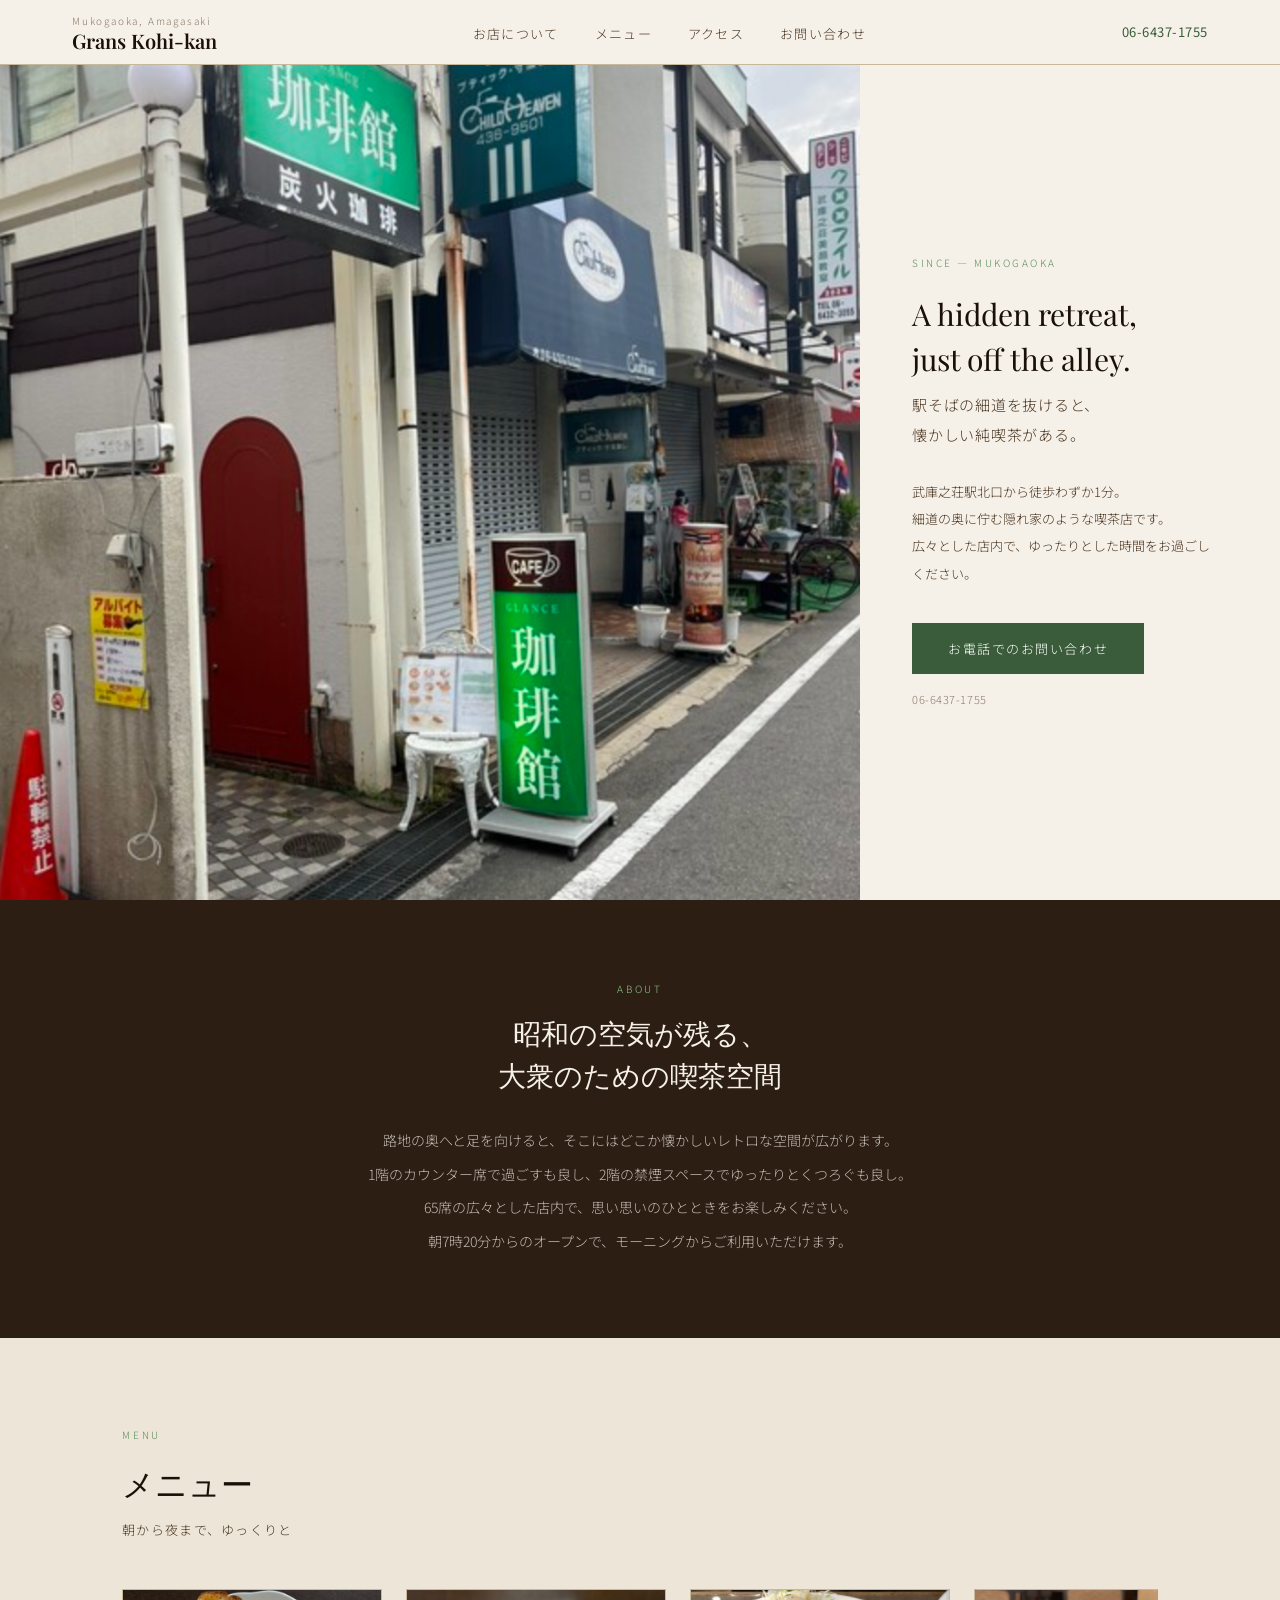
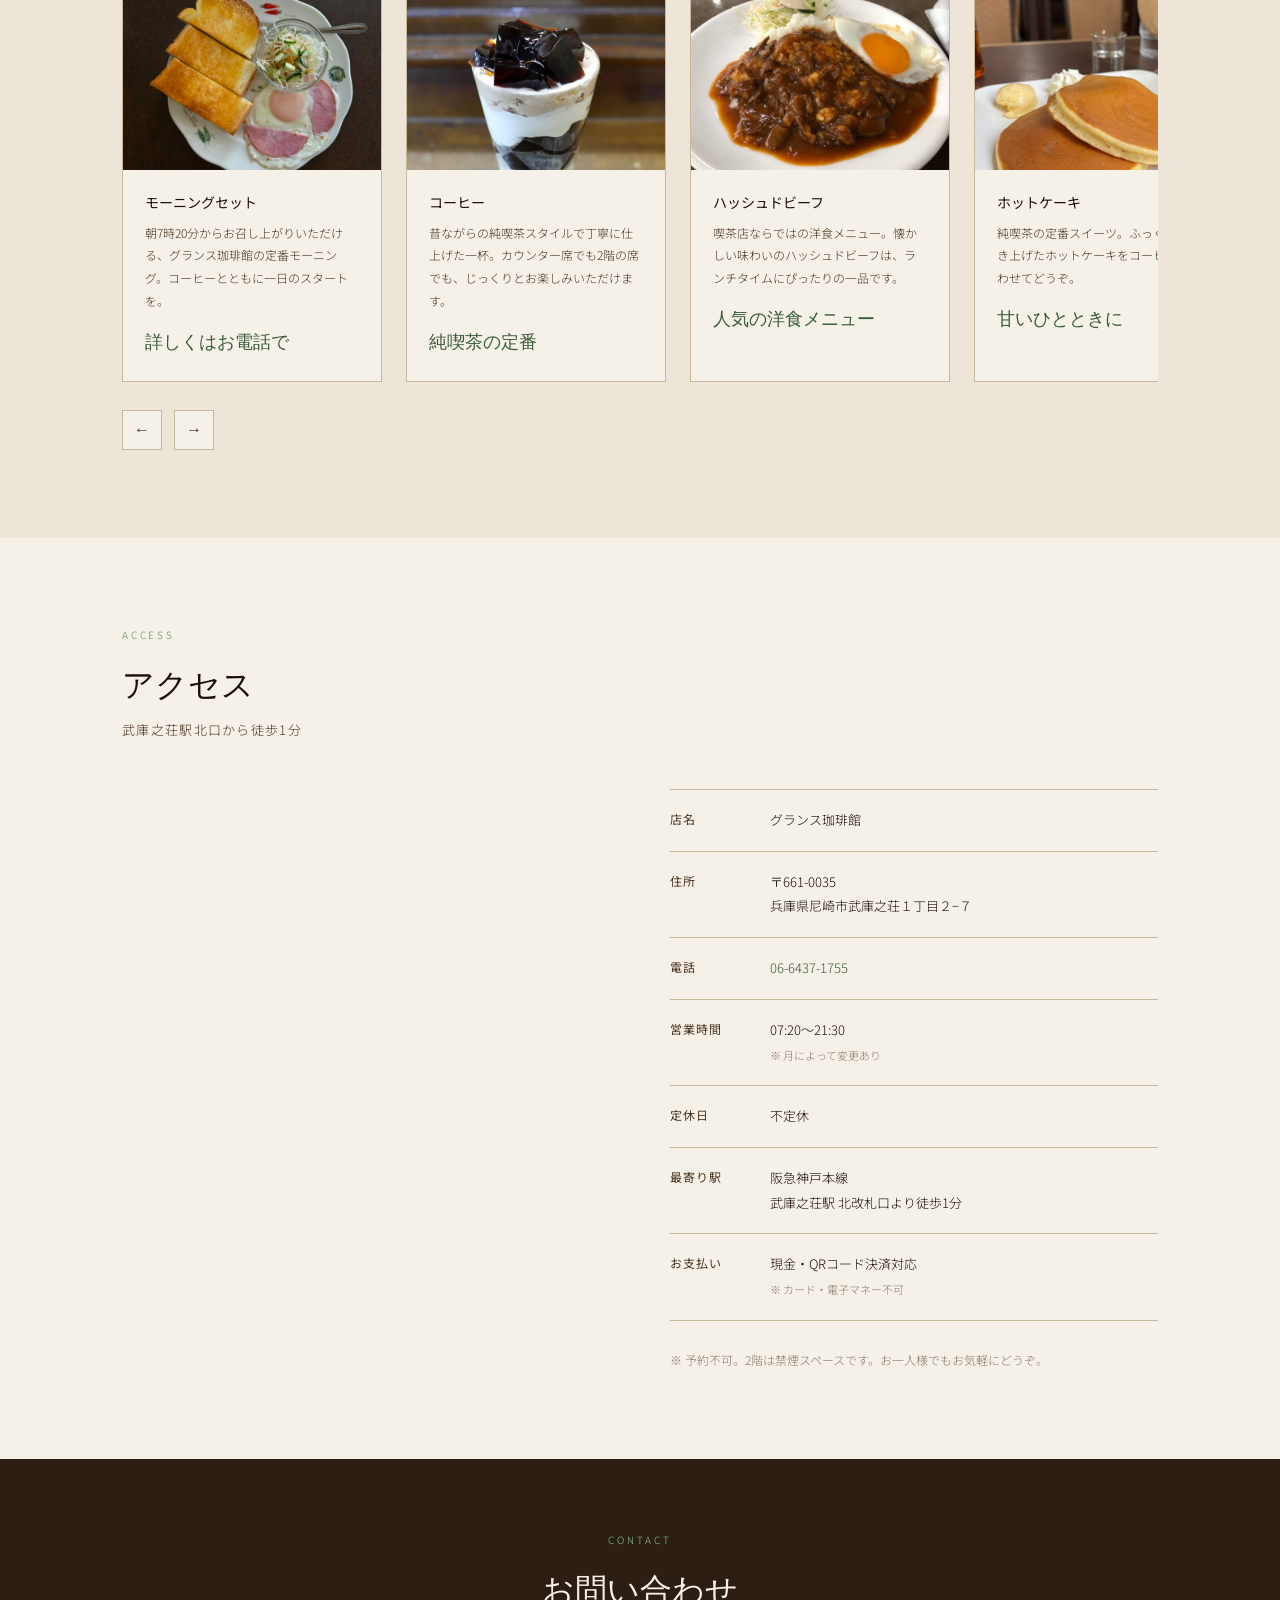
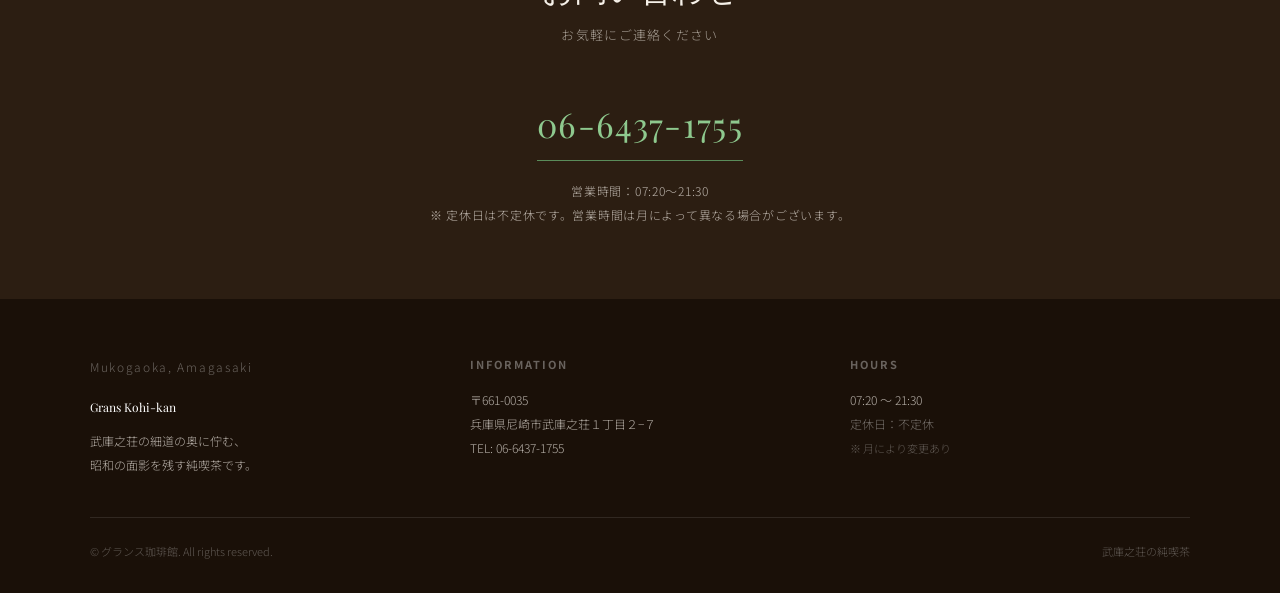
==== index.html @ eba80c9b "グランス珈琲館 配色変更 — ベージュ・ダークブラウン・黒・緑に統一 Co-Authored-By: Claude Sonnet 4.6 <noreply@anthropic.com>" ====
<!DOCTYPE html>
<html lang="ja">
<head>
  <meta charset="UTF-8">
  <meta name="viewport" content="width=device-width, initial-scale=1.0">
  <title>グランス珈琲館 | 武庫之荘の純喫茶</title>
  <link rel="preconnect" href="https://fonts.googleapis.com">
  <link rel="preconnect" href="https://fonts.gstatic.com" crossorigin>
  <link href="https://fonts.googleapis.com/css2?family=Noto+Sans+JP:wght@300;400;500&family=Playfair+Display:ital,wght@0,400;0,600;1,400&display=swap" rel="stylesheet">
  <style>
    *, *::before, *::after { box-sizing: border-box; margin: 0; padding: 0; }

    :root {
      --bg: #f5f0e8;
      --bg-soft: #ede6d8;
      --bg-warm: #2c1e12;
      --accent: #3a5c3a;
      --accent-light: #5a8c5a;
      --text: #1a1008;
      --text-mid: #4a3520;
      --text-light: #8a7a6a;
      --border: #c8b89a;
    }

    html { scroll-behavior: smooth; }

    body {
      font-family: 'Noto Sans JP', sans-serif;
      font-weight: 300;
      color: var(--text);
      background: var(--bg);
      line-height: 1.8;
    }

    /* ─── HEADER ─── */
    .header {
      position: fixed;
      top: 0; left: 0; right: 0;
      z-index: 100;
      background: rgba(245,240,232,0.97);
      border-bottom: 1px solid var(--border);
      backdrop-filter: blur(4px);
    }
    .nav { max-width: 1200px; margin: 0 auto; padding: 0 32px; display: flex; align-items: center; height: 64px; }
    .logo { flex: 0 0 auto; text-decoration: none; color: var(--text); }
    .logo-sub { display: block; font-size: 10px; letter-spacing: 0.18em; color: var(--text-light); font-weight: 300; }
    .logo-name { display: block; font-family: 'Playfair Display', serif; font-size: 20px; font-weight: 600; line-height: 1.1; }
    .nav-menu { flex: 1; display: flex; justify-content: center; gap: 36px; list-style: none; }
    .nav-menu a { text-decoration: none; color: var(--text-mid); font-size: 13px; letter-spacing: 0.1em; transition: color 0.2s; }
    .nav-menu a:hover { color: var(--accent); }
    .header-phone { font-size: 13px; color: var(--accent); letter-spacing: 0.04em; text-decoration: none; font-weight: 400; }
    .hamburger { display: none; flex-direction: column; gap: 5px; cursor: pointer; padding: 4px; }
    .hamburger span { display: block; width: 22px; height: 1.5px; background: var(--text); }

    /* ─── MAIN VISUAL ─── */
    .main-content {
      margin-top: 64px;
      display: flex;
      height: calc(100vh - 64px);
      min-height: 520px;
    }
    .main-left { flex: 1; position: relative; overflow: hidden; background: #2c1e12; }
    .store-slideshow { width: 100%; height: 100%; position: relative; }
    .store-photo {
      position: absolute; inset: 0;
      width: 100%; height: 100%;
      object-fit: cover;
      opacity: 0;
      transition: opacity 1.2s ease;
    }
    .store-photo.active { opacity: 1; }
    .slide-placeholder {
      position: absolute; inset: 0;
      display: flex; align-items: center; justify-content: center;
      flex-direction: column; gap: 12px;
      background: linear-gradient(135deg, #2c1e12 0%, #3a5c3a 100%);
    }
    .slide-placeholder span { font-size: 48px; opacity: 0.4; }
    .slide-placeholder p { font-size: 12px; color: rgba(80,60,40,0.5); letter-spacing: 0.1em; }
    .slide-dots { position: absolute; bottom: 24px; left: 50%; transform: translateX(-50%); display: flex; gap: 8px; }
    .dot { width: 7px; height: 7px; border-radius: 50%; background: rgba(255,255,255,0.5); cursor: pointer; transition: background 0.3s; }
    .dot.active { background: #ffffff; }

    .main-right {
      flex: 0 0 420px;
      display: flex; flex-direction: column; justify-content: center; align-items: flex-start;
      padding: 60px 52px;
      background: var(--bg);
    }
    .main-label { font-size: 10px; letter-spacing: 0.25em; color: var(--accent-light); text-transform: uppercase; margin-bottom: 20px; }
    .main-heading { font-family: 'Playfair Display', serif; font-size: 30px; font-weight: 400; line-height: 1.5; color: var(--text); margin-bottom: 8px; }
    .main-heading-jp { font-family: 'Noto Sans JP', sans-serif; font-size: 15px; font-weight: 300; color: var(--text-mid); letter-spacing: 0.05em; line-height: 2; margin-bottom: 28px; }
    .main-description { font-size: 13px; color: var(--text-mid); line-height: 2.1; margin-bottom: 36px; max-width: 300px; }
    .cta-button {
      display: inline-block; padding: 14px 36px;
      background: var(--accent); color: #fff;
      text-decoration: none; font-size: 13px;
      letter-spacing: 0.12em; transition: background 0.2s, transform 0.2s;
    }
    .cta-button:hover { background: #2a4a2a; transform: translateY(-1px); }
    .cta-sub { margin-top: 16px; font-size: 11px; color: var(--text-light); letter-spacing: 0.05em; }

    /* ─── CONCEPT ─── */
    .concept-section { background: var(--bg-warm); padding: 80px 0; }
    .concept-inner { max-width: 760px; margin: 0 auto; padding: 0 32px; text-align: center; }
    .concept-label { font-size: 10px; letter-spacing: 0.28em; color: #8ec98e; text-transform: uppercase; margin-bottom: 14px; }
    .concept-title { font-family: 'Playfair Display', serif; font-size: 28px; font-weight: 400; margin-bottom: 28px; line-height: 1.5; color: #f5f0e8; }
    .concept-text { font-size: 14px; color: rgba(245,240,232,0.75); line-height: 2.4; }

    /* ─── SECTION COMMON ─── */
    section { padding: 88px 0; }
    .section-inner { max-width: 1100px; margin: 0 auto; padding: 0 32px; }
    .section-label { font-size: 10px; letter-spacing: 0.28em; color: var(--accent-light); text-transform: uppercase; margin-bottom: 10px; }
    .section-title { font-family: 'Playfair Display', serif; font-size: 32px; font-weight: 400; margin-bottom: 6px; }
    .section-title-jp { font-size: 13px; color: var(--text-mid); letter-spacing: 0.1em; margin-bottom: 48px; }

    /* ─── MENU ─── */
    .menu-section { background: var(--bg-soft); }
    .carousel-wrapper { overflow: hidden; }
    .carousel-track { display: flex; gap: 24px; transition: transform 0.5s ease; }
    .menu-card { flex: 0 0 260px; background: var(--bg); border: 1px solid var(--border); }
    .menu-card-img {
      width: 100%; height: 180px; object-fit: cover;
      background: var(--bg-warm);
      display: flex; align-items: center; justify-content: center;
      color: var(--text-light); font-size: 11px;
    }
    .menu-card-body { padding: 20px 22px 24px; }
    .menu-card-name { font-size: 14px; font-weight: 400; margin-bottom: 6px; }
    .menu-card-desc { font-size: 12px; color: var(--text-mid); line-height: 1.9; margin-bottom: 12px; }
    .menu-card-price { font-family: 'Playfair Display', serif; font-size: 18px; color: var(--accent); }
    .carousel-nav { display: flex; gap: 12px; margin-top: 28px; }
    .carousel-btn { width: 40px; height: 40px; border: 1px solid var(--border); background: var(--bg); cursor: pointer; display: flex; align-items: center; justify-content: center; font-size: 16px; color: var(--text-mid); transition: all 0.2s; }
    .carousel-btn:hover { border-color: var(--accent); color: var(--accent); }

    /* ─── LOCATION ─── */
    .location-section { background: var(--bg); }
    .location-content { display: grid; grid-template-columns: 1fr 1fr; gap: 60px; align-items: start; }
    .detail-item { display: flex; padding: 18px 0; border-bottom: 1px solid var(--border); }
    .detail-item:first-child { border-top: 1px solid var(--border); }
    .detail-item strong { flex: 0 0 100px; font-size: 12px; font-weight: 400; letter-spacing: 0.08em; color: var(--text-mid); }
    .detail-item p { font-size: 13px; line-height: 1.9; color: var(--text); }
    .location-note { margin-top: 28px; font-size: 12px; color: var(--text-light); line-height: 1.9; }

    /* ─── CONTACT ─── */
    .contact-section { background: var(--bg-warm); text-align: center; padding: 72px 32px; }
    .contact-section .section-label { color: #8ec98e; }
    .contact-section .section-title { color: #f5f0e8; }
    .contact-section .section-title-jp { color: rgba(245,240,232,0.6); }
    .contact-phone {
      display: inline-block; font-family: 'Playfair Display', serif; font-size: 34px;
      color: #8ec98e; text-decoration: none; letter-spacing: 0.04em;
      border-bottom: 1px solid #5a8c5a; padding-bottom: 4px;
    }
    .contact-hours { margin-top: 18px; font-size: 12px; color: rgba(245,240,232,0.7); letter-spacing: 0.06em; line-height: 2; }

    /* ─── FOOTER ─── */
    .footer { background: #1a1008; color: rgba(245,240,232,0.7); padding: 56px 32px 32px; }
    .footer-content { max-width: 1100px; margin: 0 auto; display: grid; grid-template-columns: 1fr 1fr 1fr; gap: 40px; padding-bottom: 40px; border-bottom: 1px solid rgba(255,255,255,0.1); }
    .footer-logo-name { font-family: 'Playfair Display', serif; font-size: 20px; color: #fff; margin-bottom: 10px; }
    .footer-logo-sub { font-size: 11px; letter-spacing: 0.14em; color: rgba(255,255,255,0.35); margin-bottom: 16px; }
    .footer-section h4 { font-size: 11px; letter-spacing: 0.18em; color: rgba(255,255,255,0.35); margin-bottom: 14px; text-transform: uppercase; }
    .footer-section p, .footer-section address { font-size: 12px; line-height: 2; font-style: normal; }
    .footer-bottom { max-width: 1100px; margin: 0 auto; padding-top: 24px; display: flex; justify-content: space-between; font-size: 11px; color: rgba(255,255,255,0.3); }

    /* ─── RESPONSIVE ─── */
    @media (max-width: 900px) {
      .main-content { flex-direction: column; height: auto; }
      .main-left { height: 54vw; min-height: 280px; }
      .main-right { flex: none; padding: 48px 28px; }
      .location-content { grid-template-columns: 1fr; gap: 32px; }
      .footer-content { grid-template-columns: 1fr; gap: 28px; }
      .nav-menu { display: none; }
      .hamburger { display: flex; }
    }
    @media (max-width: 600px) {
      .main-right { padding: 36px 20px; }
      .main-heading { font-size: 24px; }
      .section-inner { padding: 0 20px; }
      .concept-inner { padding: 0 20px; }
      .menu-card { flex: 0 0 220px; }
    }
  </style>
</head>
<body>

  <!-- HEADER -->
  <header class="header">
    <nav class="nav">
      <a href="#" class="logo">
        <span class="logo-sub">Mukogaoka, Amagasaki</span>
        <span class="logo-name">Grans Kohi-kan</span>
      </a>
      <ul class="nav-menu">
        <li><a href="#concept">お店について</a></li>
        <li><a href="#menu">メニュー</a></li>
        <li><a href="#location">アクセス</a></li>
        <li><a href="#contact">お問い合わせ</a></li>
      </ul>
      <a href="tel:0664371755" class="header-phone">06-6437-1755</a>
      <div class="hamburger" onclick="toggleMenu()">
        <span></span><span></span><span></span>
      </div>
    </nav>
  </header>

  <!-- MAIN VISUAL -->
  <main class="main-content">
    <div class="main-left">
      <div class="store-slideshow" id="slideshow">
        <img src="img/store1.png" alt="グランス珈琲館 外観" class="store-photo active">
        <img src="img/store2.png" alt="グランス珈琲館 店内" class="store-photo">
        <img src="img/store3.png" alt="グランス珈琲館 店内広角" class="store-photo">
        <img src="img/store4.png" alt="グランス珈琲館 店内アーチ窓" class="store-photo">
        <img src="img/store5.png" alt="グランス珈琲館 店内白壁" class="store-photo">
        <div class="slide-dots" id="slideDots"></div>
      </div>
    </div>
    <div class="main-right">
      <p class="main-label">Since — Mukogaoka</p>
      <h1 class="main-heading">A hidden retreat,<br>just off the alley.</h1>
      <p class="main-heading-jp">駅そばの細道を抜けると、<br>懐かしい純喫茶がある。</p>
      <p class="main-description">
        武庫之荘駅北口から徒歩わずか1分。<br>
        細道の奥に佇む隠れ家のような喫茶店です。<br>
        広々とした店内で、ゆったりとした時間をお過ごしください。
      </p>
      <a href="tel:0664371755" class="cta-button">お電話でのお問い合わせ</a>
      <p class="cta-sub">06-6437-1755</p>
    </div>
  </main>

  <!-- CONCEPT SECTION -->
  <section id="concept" class="concept-section">
    <div class="concept-inner">
      <p class="concept-label">About</p>
      <h2 class="concept-title">昭和の空気が残る、<br>大衆のための喫茶空間</h2>
      <p class="concept-text">
        路地の奥へと足を向けると、そこにはどこか懐かしいレトロな空間が広がります。<br>
        1階のカウンター席で過ごすも良し、2階の禁煙スペースでゆったりとくつろぐも良し。<br>
        65席の広々とした店内で、思い思いのひとときをお楽しみください。<br>
        朝7時20分からのオープンで、モーニングからご利用いただけます。
      </p>
    </div>
  </section>

  <!-- MENU SECTION -->
  <section id="menu" class="menu-section">
    <div class="section-inner">
      <p class="section-label">Menu</p>
      <h2 class="section-title">メニュー</h2>
      <p class="section-title-jp">朝から夜まで、ゆっくりと</p>
      <div class="carousel-wrapper">
        <div class="carousel-track" id="carouselTrack">

          <div class="menu-card">
            <div class="menu-card-img" style="padding:0;">
              <img src="img/menu-morning.png" alt="モーニングセット" style="width:100%;height:100%;object-fit:cover;">
            </div>
            <div class="menu-card-body">
              <p class="menu-card-name">モーニングセット</p>
              <p class="menu-card-desc">朝7時20分からお召し上がりいただける、グランス珈琲館の定番モーニング。コーヒーとともに一日のスタートを。</p>
              <p class="menu-card-price">詳しくはお電話で</p>
            </div>
          </div>

          <div class="menu-card">
            <div class="menu-card-img" style="padding:0;">
              <img src="img/menu-coffee.png" alt="コーヒーゼリー" style="width:100%;height:100%;object-fit:cover;">
            </div>
            <div class="menu-card-body">
              <p class="menu-card-name">コーヒー</p>
              <p class="menu-card-desc">昔ながらの純喫茶スタイルで丁寧に仕上げた一杯。カウンター席でも2階の席でも、じっくりとお楽しみいただけます。</p>
              <p class="menu-card-price">純喫茶の定番</p>
            </div>
          </div>

          <div class="menu-card">
            <div class="menu-card-img" style="padding:0;">
              <img src="img/menu-hashedbf.png" alt="ハッシュドビーフ" style="width:100%;height:100%;object-fit:cover;">
            </div>
            <div class="menu-card-body">
              <p class="menu-card-name">ハッシュドビーフ</p>
              <p class="menu-card-desc">喫茶店ならではの洋食メニュー。懐かしい味わいのハッシュドビーフは、ランチタイムにぴったりの一品です。</p>
              <p class="menu-card-price">人気の洋食メニュー</p>
            </div>
          </div>

          <div class="menu-card">
            <div class="menu-card-img" style="padding:0;">
              <img src="img/menu-hotcake.png" alt="ホットケーキ" style="width:100%;height:100%;object-fit:cover;">
            </div>
            <div class="menu-card-body">
              <p class="menu-card-name">ホットケーキ</p>
              <p class="menu-card-desc">純喫茶の定番スイーツ。ふっくらと焼き上げたホットケーキをコーヒーとあわせてどうぞ。</p>
              <p class="menu-card-price">甘いひとときに</p>
            </div>
          </div>

          <div class="menu-card">
            <div class="menu-card-img" style="padding:0;">
              <img src="img/menu-omuraisu.png" alt="オムライス" style="width:100%;height:100%;object-fit:cover;">
            </div>
            <div class="menu-card-body">
              <p class="menu-card-name">オムライス</p>
              <p class="menu-card-desc">ふわとろの卵に包まれた昔ながらのオムライス。ランチタイムにぴったりの人気メニューです。</p>
              <p class="menu-card-price">人気のランチメニュー</p>
            </div>
          </div>

        </div>
      </div>
      <div class="carousel-nav">
        <button class="carousel-btn" onclick="slideCarousel(-1)">&#8592;</button>
        <button class="carousel-btn" onclick="slideCarousel(1)">&#8594;</button>
      </div>
    </div>
  </section>

  <!-- LOCATION SECTION -->
  <section id="location" class="location-section">
    <div class="section-inner">
      <p class="section-label">Access</p>
      <h2 class="section-title">アクセス</h2>
      <p class="section-title-jp">武庫之荘駅北口から徒歩1分</p>
      <div class="location-content">
        <div>
          <!-- <img src="img/location.jpg" alt="グランス珈琲館 外観" style="width:100%;display:block;margin-bottom:16px;"> -->
          <iframe
            src="https://www.google.com/maps/embed?pb=!1m18!1m12!1m3!1d3278.144296038688!2d135.39115017574656!3d34.751957772901534!2m3!1f0!2f0!3f0!3m2!1i1024!2i768!4f13.1!3m3!1m2!1s0x6000f1c2855a65eb%3A0x943d532e00374644!2z44Kw44Op44Oz44K554-I55Cy6aSoIOatpuW6q-S5i-iNmOW6lw!5e0!3m2!1sja!2sjp!4v1781006499305!5m2!1sja!2sjp"
            width="600" height="450" style="border:0;width:100%;display:block;" allowfullscreen="" loading="lazy" referrerpolicy="no-referrer-when-downgrade">
          </iframe>
        </div>
        <div class="location-info">
          <div class="detail-item">
            <strong>店名</strong>
            <p>グランス珈琲館</p>
          </div>
          <div class="detail-item">
            <strong>住所</strong>
            <p>〒661-0035<br>兵庫県尼崎市武庫之荘１丁目２−７</p>
          </div>
          <div class="detail-item">
            <strong>電話</strong>
            <p><a href="tel:0664371755" style="color:var(--accent);text-decoration:none;">06-6437-1755</a></p>
          </div>
          <div class="detail-item">
            <strong>営業時間</strong>
            <p>07:20〜21:30<br><span style="font-size:11px;color:var(--text-light);">※ 月によって変更あり</span></p>
          </div>
          <div class="detail-item">
            <strong>定休日</strong>
            <p>不定休</p>
          </div>
          <div class="detail-item">
            <strong>最寄り駅</strong>
            <p>阪急神戸本線<br>武庫之荘駅 北改札口より徒歩1分</p>
          </div>
          <div class="detail-item">
            <strong>お支払い</strong>
            <p>現金・QRコード決済対応<br><span style="font-size:11px;color:var(--text-light);">※ カード・電子マネー不可</span></p>
          </div>
          <p class="location-note">※ 予約不可。2階は禁煙スペースです。お一人様でもお気軽にどうぞ。</p>
        </div>
      </div>
    </div>
  </section>

  <!-- CONTACT SECTION -->
  <section id="contact" class="contact-section">
    <div style="max-width:600px;margin:0 auto;">
      <p class="section-label">Contact</p>
      <h2 class="section-title">お問い合わせ</h2>
      <p class="section-title-jp">お気軽にご連絡ください</p>
      <a href="tel:0664371755" class="contact-phone">06-6437-1755</a>
      <p class="contact-hours">
        営業時間：07:20〜21:30<br>
        ※ 定休日は不定休です。営業時間は月によって異なる場合がございます。
      </p>
    </div>
  </section>

  <!-- FOOTER -->
  <footer class="footer">
    <div class="footer-content">
      <div class="footer-section">
        <p class="footer-logo-sub">Mukogaoka, Amagasaki</p>
        <p class="footer-logo-name">Grans Kohi-kan</p>
        <p style="font-size:12px;line-height:2;">武庫之荘の細道の奥に佇む、<br>昭和の面影を残す純喫茶です。</p>
      </div>
      <div class="footer-section">
        <h4>Information</h4>
        <address>
          〒661-0035<br>
          兵庫県尼崎市武庫之荘１丁目２−７<br>
          TEL: 06-6437-1755
        </address>
      </div>
      <div class="footer-section">
        <h4>Hours</h4>
        <p>
          07:20 〜 21:30<br>
          <span style="color:rgba(255,255,255,0.4);">定休日：不定休</span><br>
          <span style="color:rgba(255,255,255,0.3);font-size:11px;">※ 月により変更あり</span>
        </p>
      </div>
    </div>
    <div class="footer-bottom">
      <span>© グランス珈琲館. All rights reserved.</span>
      <span>武庫之荘の純喫茶</span>
    </div>
  </footer>

  <script>
    // ─── Slideshow
    const photos = document.querySelectorAll('.store-photo');
    const dotsContainer = document.getElementById('slideDots');
    let currentSlide = 0;

    if (photos.length > 0) {
      document.getElementById('placeholder').style.display = 'none';
      photos.forEach((_, i) => {
        const dot = document.createElement('div');
        dot.className = 'dot' + (i === 0 ? ' active' : '');
        dot.onclick = () => goToSlide(i);
        dotsContainer.appendChild(dot);
      });
      setInterval(() => goToSlide((currentSlide + 1) % photos.length), 4500);
    }

    function goToSlide(n) {
      photos[currentSlide].classList.remove('active');
      dotsContainer.children[currentSlide]?.classList.remove('active');
      currentSlide = n;
      photos[currentSlide].classList.add('active');
      dotsContainer.children[currentSlide]?.classList.add('active');
    }

    // ─── Carousel
    let carouselPos = 0;
    const cardWidth = 260 + 24;

    function slideCarousel(dir) {
      const track = document.getElementById('carouselTrack');
      const cards = track.querySelectorAll('.menu-card');
      const maxPos = Math.max(0, cards.length - 3);
      carouselPos = Math.max(0, Math.min(carouselPos + dir, maxPos));
      track.style.transform = `translateX(-${carouselPos * cardWidth}px)`;
    }

    // ─── Mobile menu toggle
    function toggleMenu() {
      const menu = document.querySelector('.nav-menu');
      if (menu.style.display === 'flex') {
        menu.style.display = '';
      } else {
        Object.assign(menu.style, {
          display: 'flex', flexDirection: 'column', position: 'fixed',
          top: '64px', left: 0, right: 0, background: '#f5f0e8',
          padding: '20px 32px', gap: '0', borderBottom: '1px solid #e4dbd0'
        });
        menu.querySelectorAll('li').forEach(li => li.style.borderBottom = '1px solid #ede7de');
        menu.querySelectorAll('a').forEach(a => Object.assign(a.style, { display: 'block', padding: '14px 0' }));
      }
    }
  </script>
</body>
</html>
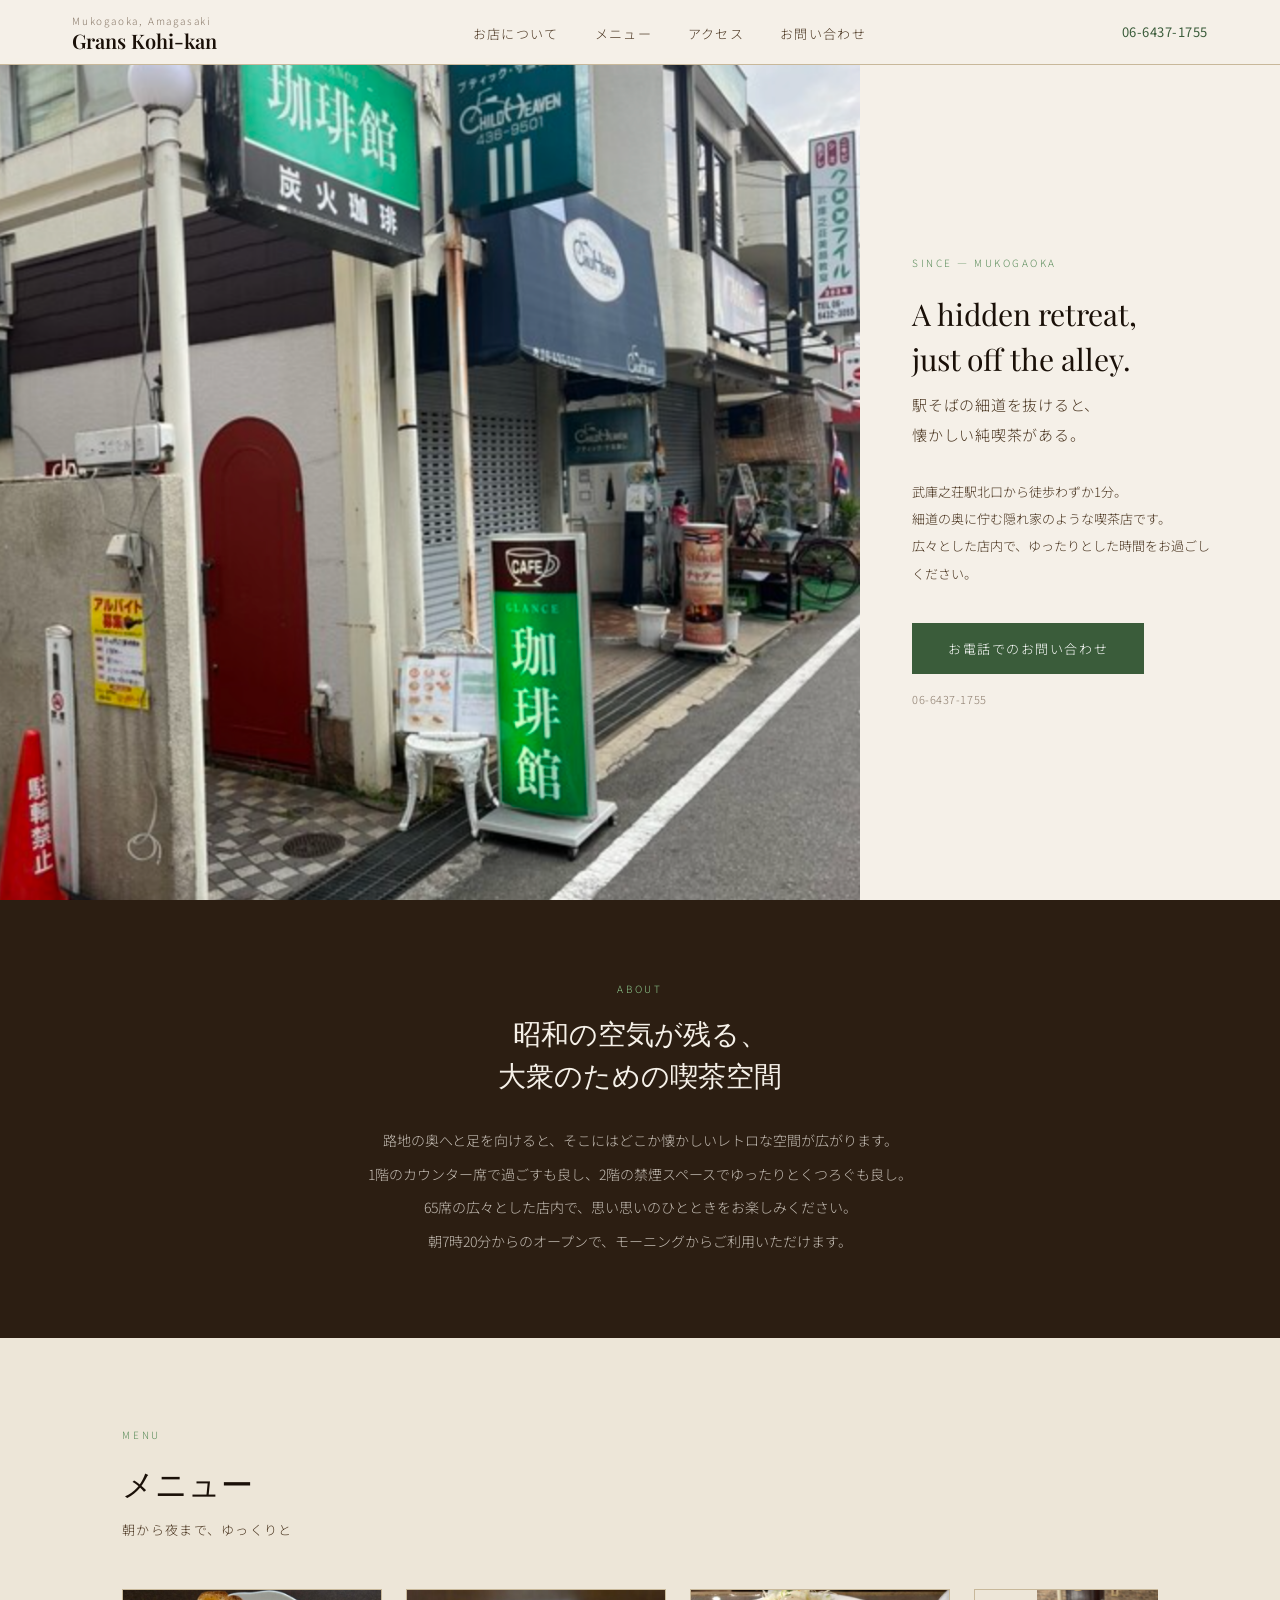
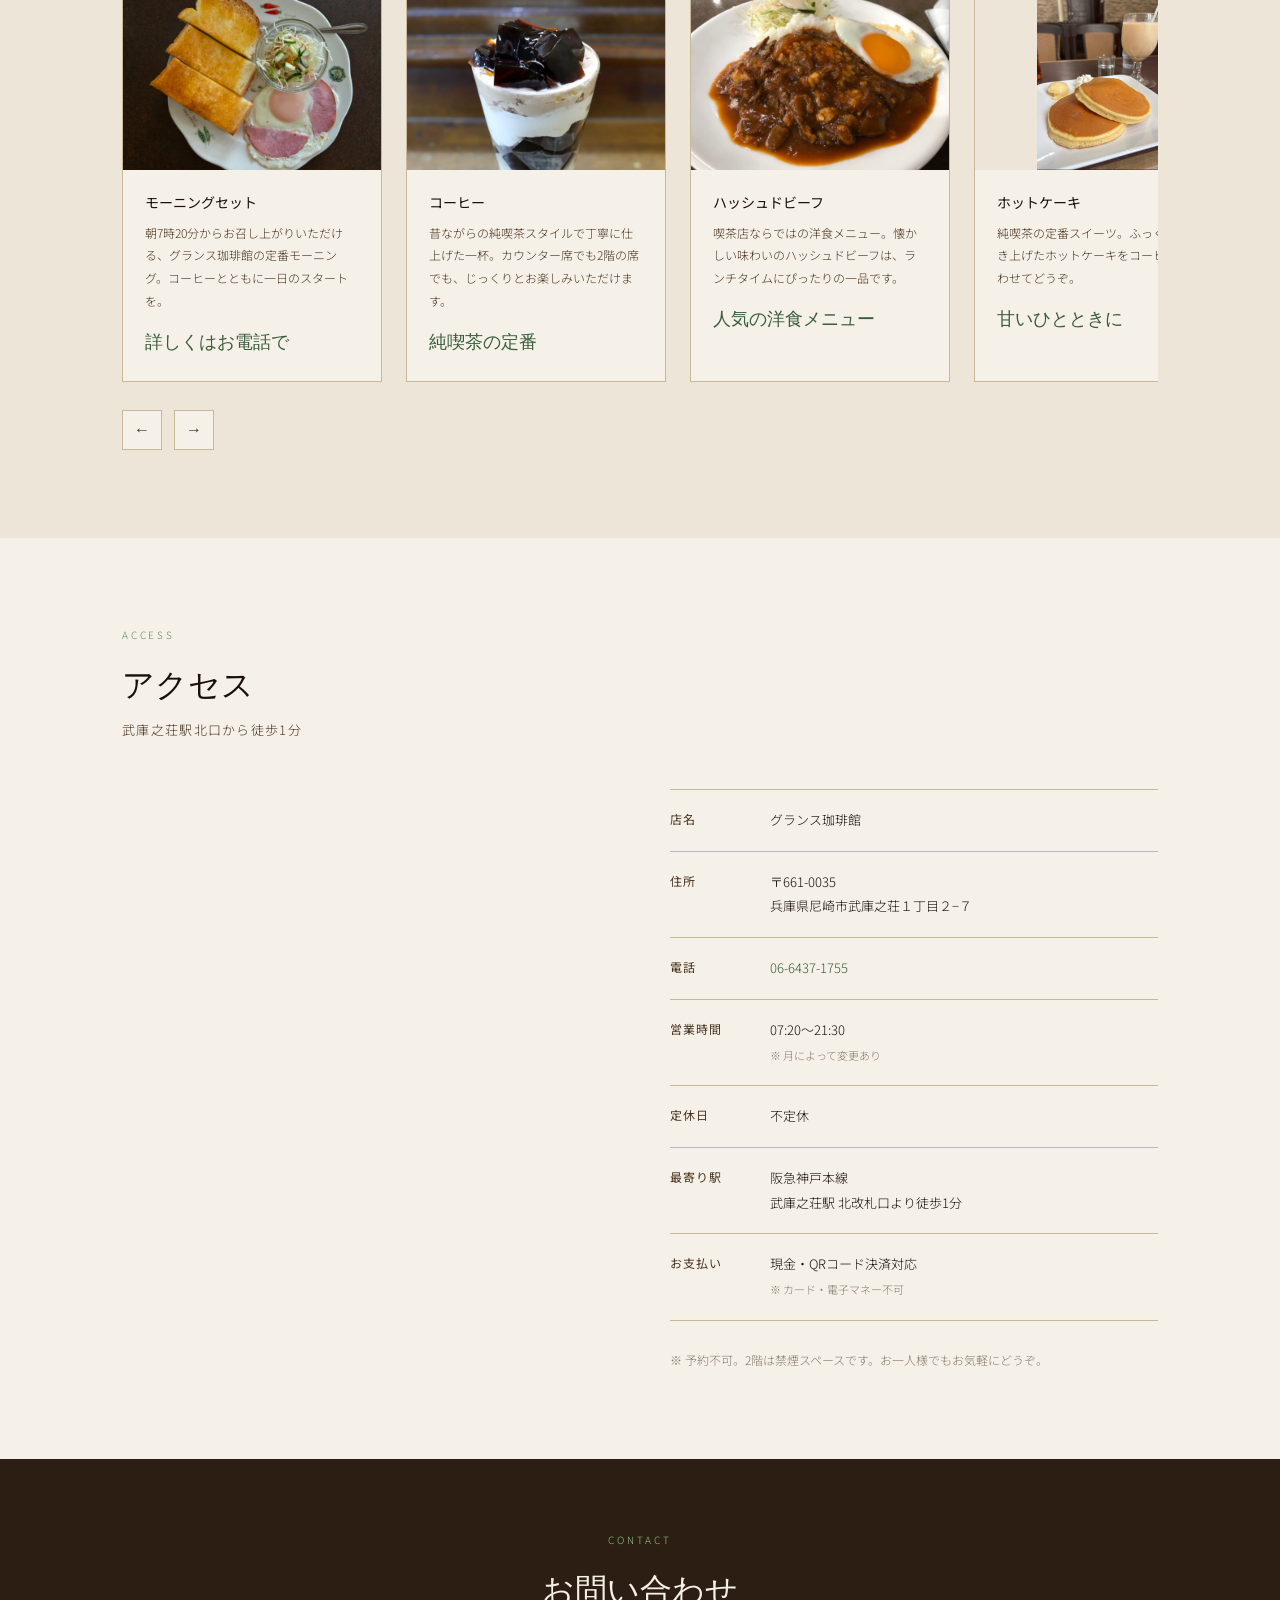
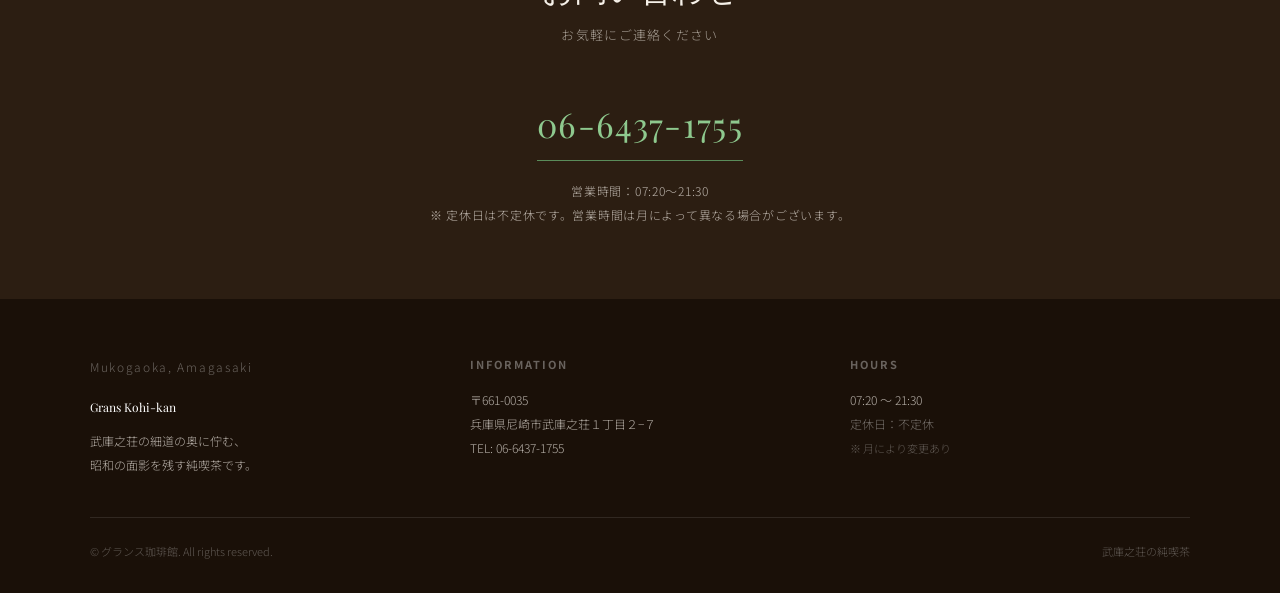
==== commit 2f03ff89: "ホットケーキ画像の見切れ修正 — object-fit: contain に変更 Co-Authored-By: Claude Sonnet 4.6 <noreply@anthropic.com>" ====
--- a/index.html
+++ b/index.html
@@ -288,7 +288,7 @@
 
           <div class="menu-card">
             <div class="menu-card-img" style="padding:0;">
-              <img src="img/menu-hotcake.png" alt="ホットケーキ" style="width:100%;height:100%;object-fit:cover;">
+              <img src="img/menu-hotcake.png" alt="ホットケーキ" style="width:100%;height:100%;object-fit:contain;background:#ede6d8;">
             </div>
             <div class="menu-card-body">
               <p class="menu-card-name">ホットケーキ</p>
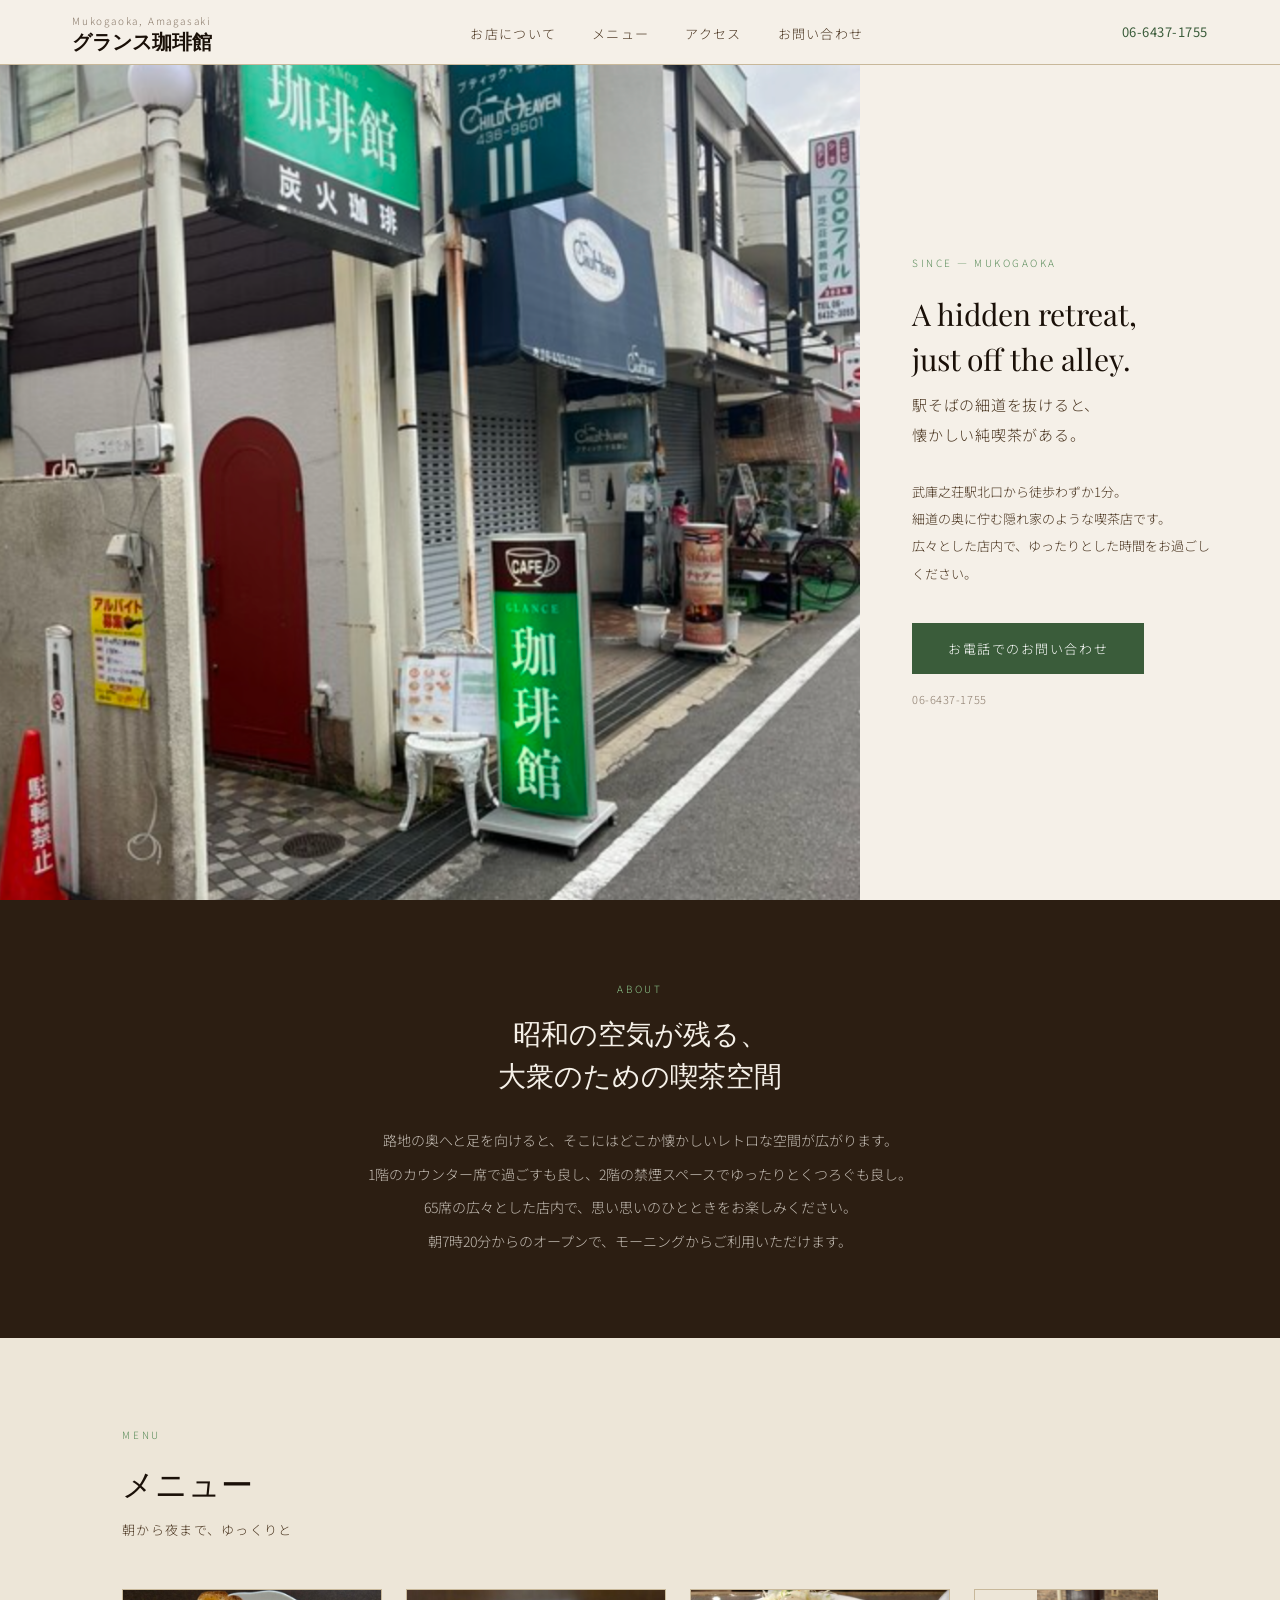
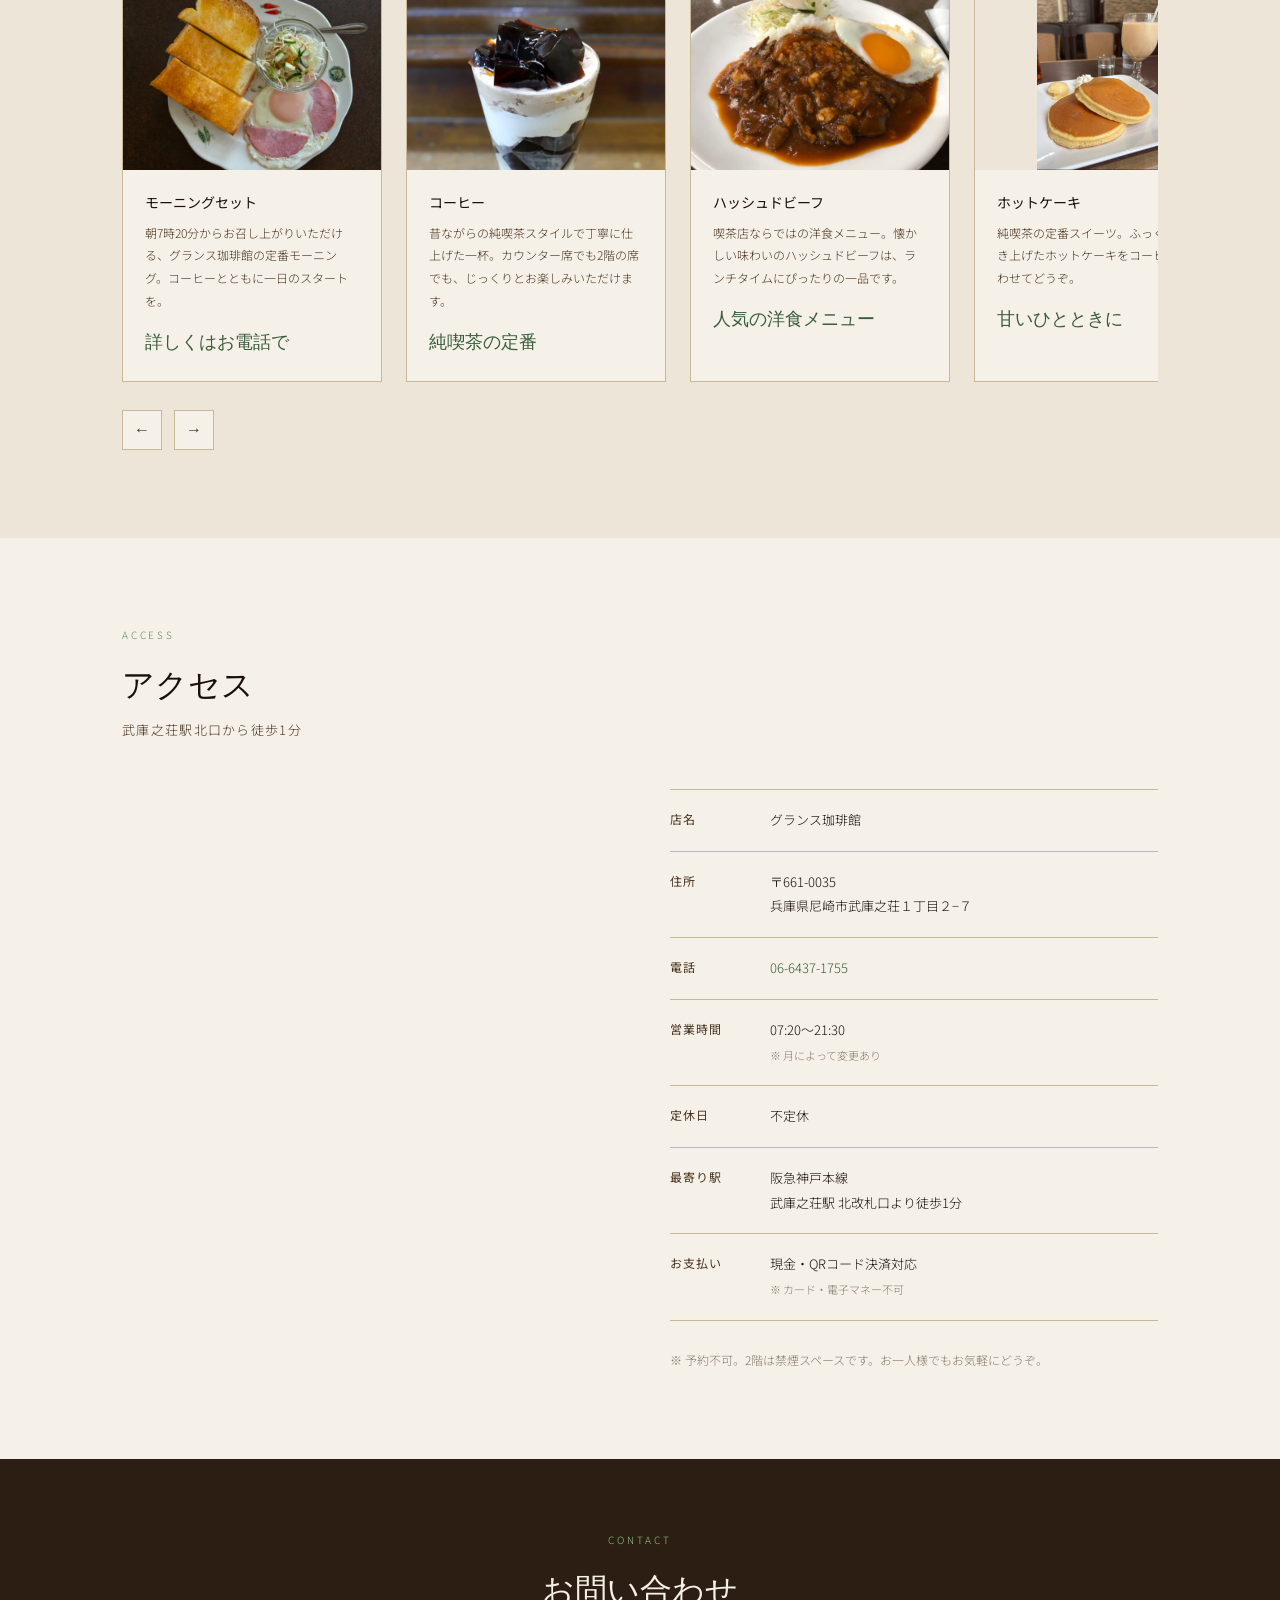
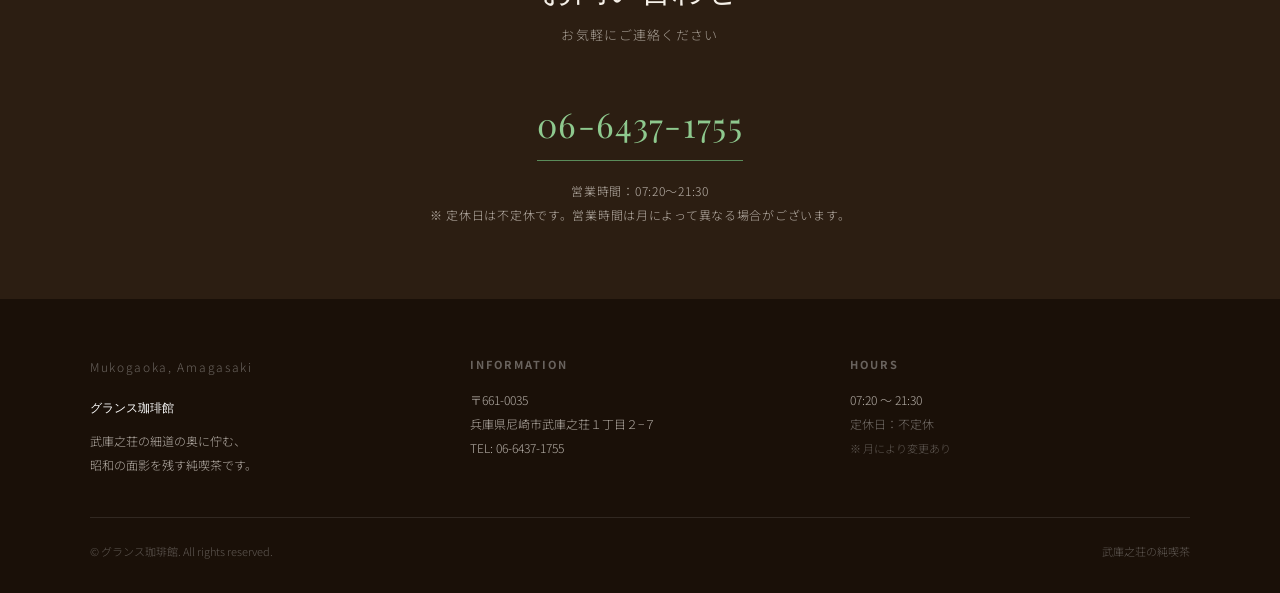
==== commit ed90f43c: "ロゴ表記を日本語に変更 — グランス珈琲館 Co-Authored-By: Claude Sonnet 4.6 <noreply@anthropic.com>" ====
--- a/index.html
+++ b/index.html
@@ -189,7 +189,7 @@
     <nav class="nav">
       <a href="#" class="logo">
         <span class="logo-sub">Mukogaoka, Amagasaki</span>
-        <span class="logo-name">Grans Kohi-kan</span>
+        <span class="logo-name">グランス珈琲館</span>
       </a>
       <ul class="nav-menu">
         <li><a href="#concept">お店について</a></li>
@@ -385,7 +385,7 @@
     <div class="footer-content">
       <div class="footer-section">
         <p class="footer-logo-sub">Mukogaoka, Amagasaki</p>
-        <p class="footer-logo-name">Grans Kohi-kan</p>
+        <p class="footer-logo-name">グランス珈琲館</p>
         <p style="font-size:12px;line-height:2;">武庫之荘の細道の奥に佇む、<br>昭和の面影を残す純喫茶です。</p>
       </div>
       <div class="footer-section">
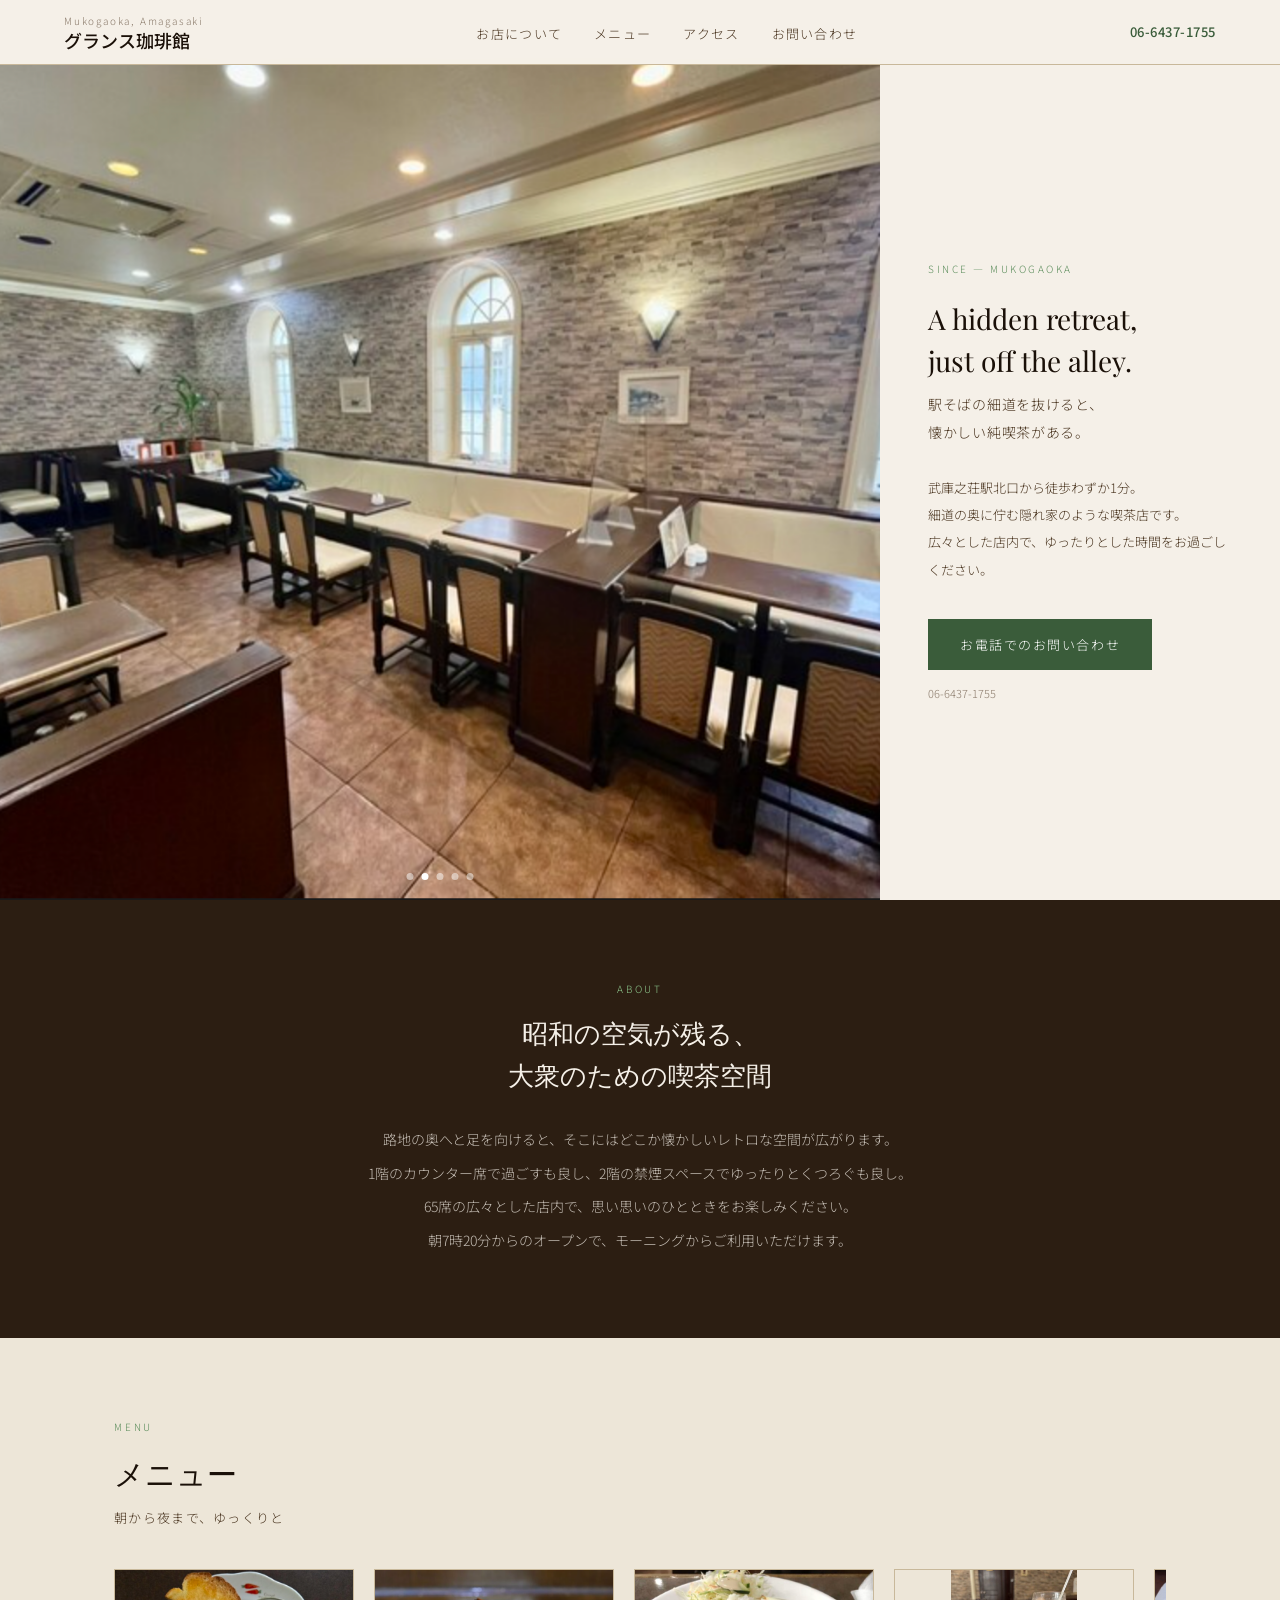
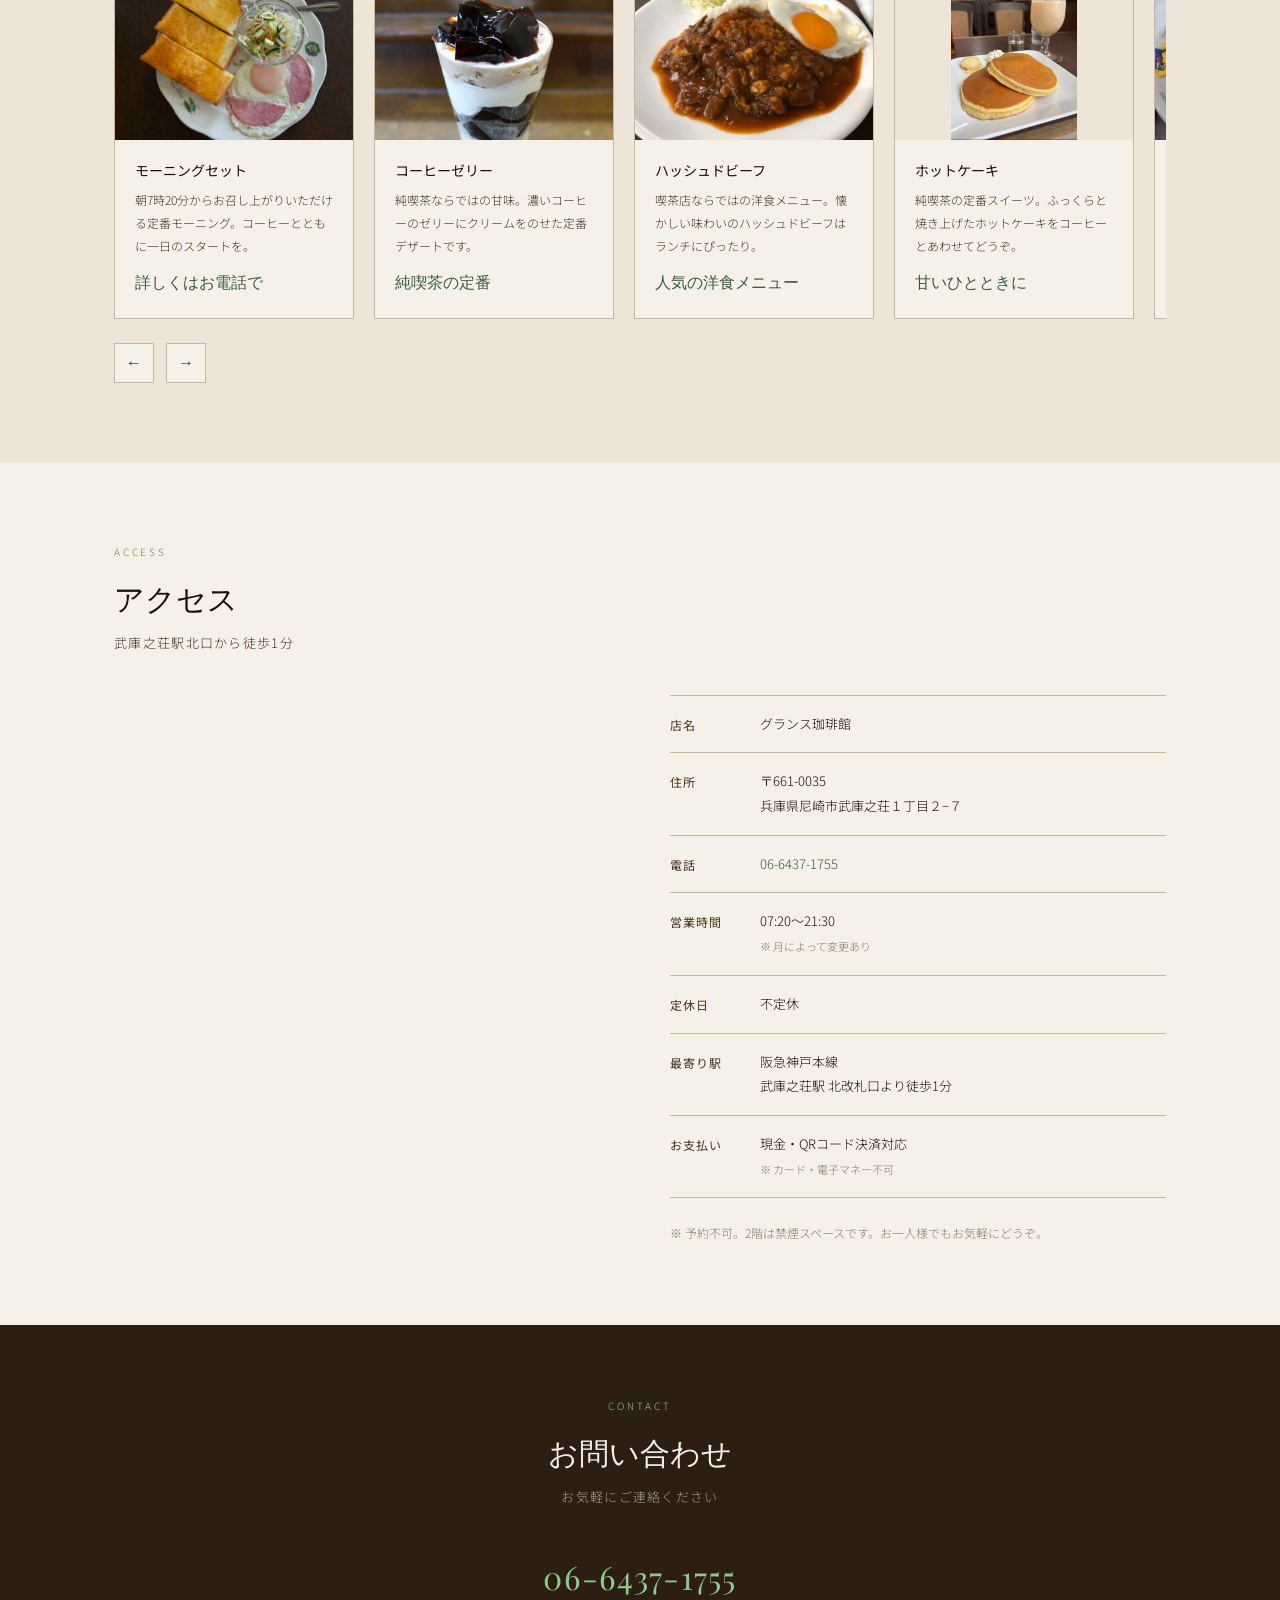
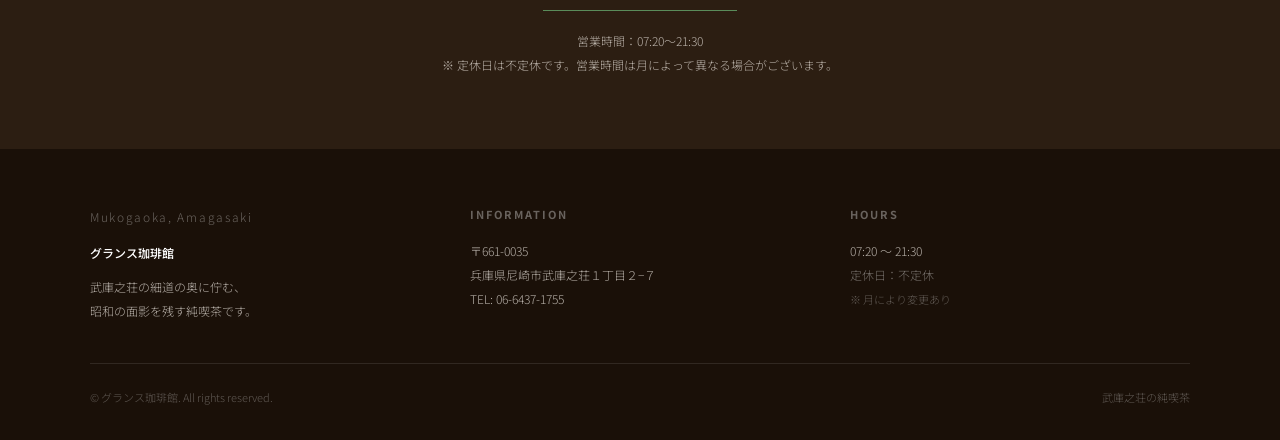
==== commit 83c276c1: "モバイル対応・動作不具合を全面修正 - スライドショーJSエラー修正（存在しないplaceholder参照を削除） - モバイルナビを独立overlayに刷新（ハンバーガーメニュー正常動作） - 電話" ====
--- a/index.html
+++ b/index.html
@@ -41,16 +41,41 @@
       border-bottom: 1px solid var(--border);
       backdrop-filter: blur(4px);
     }
-    .nav { max-width: 1200px; margin: 0 auto; padding: 0 32px; display: flex; align-items: center; height: 64px; }
+    .nav {
+      max-width: 1200px; margin: 0 auto;
+      padding: 0 24px;
+      display: flex; align-items: center; height: 64px;
+      gap: 16px;
+    }
     .logo { flex: 0 0 auto; text-decoration: none; color: var(--text); }
     .logo-sub { display: block; font-size: 10px; letter-spacing: 0.18em; color: var(--text-light); font-weight: 300; }
-    .logo-name { display: block; font-family: 'Playfair Display', serif; font-size: 20px; font-weight: 600; line-height: 1.1; }
-    .nav-menu { flex: 1; display: flex; justify-content: center; gap: 36px; list-style: none; }
+    .logo-name { display: block; font-family: 'Noto Sans JP', sans-serif; font-size: 18px; font-weight: 500; line-height: 1.2; }
+    .nav-menu { flex: 1; display: flex; justify-content: center; gap: 32px; list-style: none; }
     .nav-menu a { text-decoration: none; color: var(--text-mid); font-size: 13px; letter-spacing: 0.1em; transition: color 0.2s; }
     .nav-menu a:hover { color: var(--accent); }
-    .header-phone { font-size: 13px; color: var(--accent); letter-spacing: 0.04em; text-decoration: none; font-weight: 400; }
-    .hamburger { display: none; flex-direction: column; gap: 5px; cursor: pointer; padding: 4px; }
-    .hamburger span { display: block; width: 22px; height: 1.5px; background: var(--text); }
+    .header-phone { font-size: 13px; color: var(--accent); letter-spacing: 0.04em; text-decoration: none; font-weight: 500; white-space: nowrap; }
+    .hamburger {
+      display: none; flex-direction: column; justify-content: center; gap: 5px;
+      cursor: pointer; padding: 8px; margin-left: auto; flex-shrink: 0;
+      background: none; border: none;
+    }
+    .hamburger span { display: block; width: 22px; height: 1.5px; background: var(--text); transition: all 0.3s; }
+
+    /* Mobile nav overlay */
+    .mobile-nav {
+      display: none;
+      position: fixed;
+      top: 64px; left: 0; right: 0;
+      background: rgba(245,240,232,0.98);
+      border-bottom: 1px solid var(--border);
+      z-index: 99;
+      padding: 8px 0 16px;
+    }
+    .mobile-nav.open { display: block; }
+    .mobile-nav li { list-style: none; border-bottom: 1px solid var(--border); }
+    .mobile-nav li:last-child { border-bottom: none; }
+    .mobile-nav a { display: block; padding: 14px 24px; text-decoration: none; color: var(--text-mid); font-size: 14px; }
+    .mobile-nav .mobile-phone { display: block; padding: 14px 24px; color: var(--accent); font-size: 15px; font-weight: 500; text-decoration: none; }
 
     /* ─── MAIN VISUAL ─── */
     .main-content {
@@ -69,116 +94,117 @@
       transition: opacity 1.2s ease;
     }
     .store-photo.active { opacity: 1; }
-    .slide-placeholder {
-      position: absolute; inset: 0;
-      display: flex; align-items: center; justify-content: center;
-      flex-direction: column; gap: 12px;
-      background: linear-gradient(135deg, #2c1e12 0%, #3a5c3a 100%);
-    }
-    .slide-placeholder span { font-size: 48px; opacity: 0.4; }
-    .slide-placeholder p { font-size: 12px; color: rgba(80,60,40,0.5); letter-spacing: 0.1em; }
-    .slide-dots { position: absolute; bottom: 24px; left: 50%; transform: translateX(-50%); display: flex; gap: 8px; }
+    .slide-dots { position: absolute; bottom: 20px; left: 50%; transform: translateX(-50%); display: flex; gap: 8px; z-index: 2; }
     .dot { width: 7px; height: 7px; border-radius: 50%; background: rgba(255,255,255,0.5); cursor: pointer; transition: background 0.3s; }
     .dot.active { background: #ffffff; }
 
     .main-right {
-      flex: 0 0 420px;
+      flex: 0 0 400px;
       display: flex; flex-direction: column; justify-content: center; align-items: flex-start;
-      padding: 60px 52px;
+      padding: 60px 48px;
       background: var(--bg);
     }
     .main-label { font-size: 10px; letter-spacing: 0.25em; color: var(--accent-light); text-transform: uppercase; margin-bottom: 20px; }
-    .main-heading { font-family: 'Playfair Display', serif; font-size: 30px; font-weight: 400; line-height: 1.5; color: var(--text); margin-bottom: 8px; }
-    .main-heading-jp { font-family: 'Noto Sans JP', sans-serif; font-size: 15px; font-weight: 300; color: var(--text-mid); letter-spacing: 0.05em; line-height: 2; margin-bottom: 28px; }
-    .main-description { font-size: 13px; color: var(--text-mid); line-height: 2.1; margin-bottom: 36px; max-width: 300px; }
+    .main-heading { font-family: 'Playfair Display', serif; font-size: 28px; font-weight: 400; line-height: 1.5; color: var(--text); margin-bottom: 8px; }
+    .main-heading-jp { font-size: 14px; font-weight: 300; color: var(--text-mid); letter-spacing: 0.05em; line-height: 2; margin-bottom: 28px; }
+    .main-description { font-size: 13px; color: var(--text-mid); line-height: 2.1; margin-bottom: 36px; }
     .cta-button {
-      display: inline-block; padding: 14px 36px;
+      display: inline-block; padding: 14px 32px;
       background: var(--accent); color: #fff;
       text-decoration: none; font-size: 13px;
       letter-spacing: 0.12em; transition: background 0.2s, transform 0.2s;
     }
     .cta-button:hover { background: #2a4a2a; transform: translateY(-1px); }
-    .cta-sub { margin-top: 16px; font-size: 11px; color: var(--text-light); letter-spacing: 0.05em; }
+    .cta-sub { margin-top: 14px; font-size: 11px; color: var(--text-light); }
 
     /* ─── CONCEPT ─── */
     .concept-section { background: var(--bg-warm); padding: 80px 0; }
-    .concept-inner { max-width: 760px; margin: 0 auto; padding: 0 32px; text-align: center; }
+    .concept-inner { max-width: 760px; margin: 0 auto; padding: 0 24px; text-align: center; }
     .concept-label { font-size: 10px; letter-spacing: 0.28em; color: #8ec98e; text-transform: uppercase; margin-bottom: 14px; }
-    .concept-title { font-family: 'Playfair Display', serif; font-size: 28px; font-weight: 400; margin-bottom: 28px; line-height: 1.5; color: #f5f0e8; }
+    .concept-title { font-family: 'Playfair Display', serif; font-size: 26px; font-weight: 400; margin-bottom: 28px; line-height: 1.6; color: #f5f0e8; }
     .concept-text { font-size: 14px; color: rgba(245,240,232,0.75); line-height: 2.4; }
 
     /* ─── SECTION COMMON ─── */
-    section { padding: 88px 0; }
-    .section-inner { max-width: 1100px; margin: 0 auto; padding: 0 32px; }
+    section { padding: 80px 0; }
+    .section-inner { max-width: 1100px; margin: 0 auto; padding: 0 24px; }
     .section-label { font-size: 10px; letter-spacing: 0.28em; color: var(--accent-light); text-transform: uppercase; margin-bottom: 10px; }
-    .section-title { font-family: 'Playfair Display', serif; font-size: 32px; font-weight: 400; margin-bottom: 6px; }
-    .section-title-jp { font-size: 13px; color: var(--text-mid); letter-spacing: 0.1em; margin-bottom: 48px; }
+    .section-title { font-family: 'Playfair Display', serif; font-size: 30px; font-weight: 400; margin-bottom: 6px; }
+    .section-title-jp { font-size: 13px; color: var(--text-mid); letter-spacing: 0.1em; margin-bottom: 40px; }
 
     /* ─── MENU ─── */
     .menu-section { background: var(--bg-soft); }
     .carousel-wrapper { overflow: hidden; }
-    .carousel-track { display: flex; gap: 24px; transition: transform 0.5s ease; }
-    .menu-card { flex: 0 0 260px; background: var(--bg); border: 1px solid var(--border); }
+    .carousel-track { display: flex; gap: 20px; transition: transform 0.4s ease; }
+    .menu-card { flex: 0 0 240px; background: var(--bg); border: 1px solid var(--border); }
     .menu-card-img {
-      width: 100%; height: 180px; object-fit: cover;
+      width: 100%; height: 170px;
       background: var(--bg-warm);
-      display: flex; align-items: center; justify-content: center;
-      color: var(--text-light); font-size: 11px;
-    }
-    .menu-card-body { padding: 20px 22px 24px; }
+      overflow: hidden;
+    }
+    .menu-card-img img { width: 100%; height: 100%; object-fit: cover; display: block; }
+    .menu-card-img img.contain { object-fit: contain; background: #ede6d8; }
+    .menu-card-body { padding: 18px 20px 22px; }
     .menu-card-name { font-size: 14px; font-weight: 400; margin-bottom: 6px; }
-    .menu-card-desc { font-size: 12px; color: var(--text-mid); line-height: 1.9; margin-bottom: 12px; }
-    .menu-card-price { font-family: 'Playfair Display', serif; font-size: 18px; color: var(--accent); }
-    .carousel-nav { display: flex; gap: 12px; margin-top: 28px; }
+    .menu-card-desc { font-size: 12px; color: var(--text-mid); line-height: 1.9; margin-bottom: 10px; }
+    .menu-card-price { font-family: 'Playfair Display', serif; font-size: 16px; color: var(--accent); }
+    .carousel-nav { display: flex; gap: 12px; margin-top: 24px; }
     .carousel-btn { width: 40px; height: 40px; border: 1px solid var(--border); background: var(--bg); cursor: pointer; display: flex; align-items: center; justify-content: center; font-size: 16px; color: var(--text-mid); transition: all 0.2s; }
     .carousel-btn:hover { border-color: var(--accent); color: var(--accent); }
 
     /* ─── LOCATION ─── */
     .location-section { background: var(--bg); }
     .location-content { display: grid; grid-template-columns: 1fr 1fr; gap: 60px; align-items: start; }
-    .detail-item { display: flex; padding: 18px 0; border-bottom: 1px solid var(--border); }
+    .detail-item { display: flex; padding: 16px 0; border-bottom: 1px solid var(--border); }
     .detail-item:first-child { border-top: 1px solid var(--border); }
-    .detail-item strong { flex: 0 0 100px; font-size: 12px; font-weight: 400; letter-spacing: 0.08em; color: var(--text-mid); }
+    .detail-item strong { flex: 0 0 90px; font-size: 12px; font-weight: 400; letter-spacing: 0.08em; color: var(--text-mid); padding-top: 2px; }
     .detail-item p { font-size: 13px; line-height: 1.9; color: var(--text); }
-    .location-note { margin-top: 28px; font-size: 12px; color: var(--text-light); line-height: 1.9; }
+    .location-note { margin-top: 24px; font-size: 12px; color: var(--text-light); line-height: 1.9; }
 
     /* ─── CONTACT ─── */
-    .contact-section { background: var(--bg-warm); text-align: center; padding: 72px 32px; }
+    .contact-section { background: var(--bg-warm); text-align: center; padding: 72px 24px; }
     .contact-section .section-label { color: #8ec98e; }
     .contact-section .section-title { color: #f5f0e8; }
     .contact-section .section-title-jp { color: rgba(245,240,232,0.6); }
     .contact-phone {
-      display: inline-block; font-family: 'Playfair Display', serif; font-size: 34px;
+      display: inline-block; font-family: 'Playfair Display', serif; font-size: 32px;
       color: #8ec98e; text-decoration: none; letter-spacing: 0.04em;
       border-bottom: 1px solid #5a8c5a; padding-bottom: 4px;
     }
-    .contact-hours { margin-top: 18px; font-size: 12px; color: rgba(245,240,232,0.7); letter-spacing: 0.06em; line-height: 2; }
+    .contact-hours { margin-top: 18px; font-size: 12px; color: rgba(245,240,232,0.7); line-height: 2; }
 
     /* ─── FOOTER ─── */
-    .footer { background: #1a1008; color: rgba(245,240,232,0.7); padding: 56px 32px 32px; }
+    .footer { background: #1a1008; color: rgba(245,240,232,0.7); padding: 56px 24px 32px; }
     .footer-content { max-width: 1100px; margin: 0 auto; display: grid; grid-template-columns: 1fr 1fr 1fr; gap: 40px; padding-bottom: 40px; border-bottom: 1px solid rgba(255,255,255,0.1); }
-    .footer-logo-name { font-family: 'Playfair Display', serif; font-size: 20px; color: #fff; margin-bottom: 10px; }
-    .footer-logo-sub { font-size: 11px; letter-spacing: 0.14em; color: rgba(255,255,255,0.35); margin-bottom: 16px; }
+    .footer-logo-name { font-family: 'Noto Sans JP', sans-serif; font-size: 18px; font-weight: 500; color: #fff; margin-bottom: 10px; }
+    .footer-logo-sub { font-size: 11px; letter-spacing: 0.14em; color: rgba(255,255,255,0.35); margin-bottom: 12px; }
     .footer-section h4 { font-size: 11px; letter-spacing: 0.18em; color: rgba(255,255,255,0.35); margin-bottom: 14px; text-transform: uppercase; }
     .footer-section p, .footer-section address { font-size: 12px; line-height: 2; font-style: normal; }
-    .footer-bottom { max-width: 1100px; margin: 0 auto; padding-top: 24px; display: flex; justify-content: space-between; font-size: 11px; color: rgba(255,255,255,0.3); }
+    .footer-bottom { max-width: 1100px; margin: 0 auto; padding-top: 24px; display: flex; justify-content: space-between; font-size: 11px; color: rgba(255,255,255,0.3); flex-wrap: wrap; gap: 8px; }
 
     /* ─── RESPONSIVE ─── */
     @media (max-width: 900px) {
       .main-content { flex-direction: column; height: auto; }
-      .main-left { height: 54vw; min-height: 280px; }
-      .main-right { flex: none; padding: 48px 28px; }
+      .main-left { height: 60vw; min-height: 260px; max-height: 420px; }
+      .main-right { flex: none; padding: 40px 24px; }
       .location-content { grid-template-columns: 1fr; gap: 32px; }
       .footer-content { grid-template-columns: 1fr; gap: 28px; }
-      .nav-menu { display: none; }
+      .nav-menu { display: none !important; }
+      .header-phone { display: none; }
       .hamburger { display: flex; }
     }
     @media (max-width: 600px) {
-      .main-right { padding: 36px 20px; }
-      .main-heading { font-size: 24px; }
-      .section-inner { padding: 0 20px; }
-      .concept-inner { padding: 0 20px; }
-      .menu-card { flex: 0 0 220px; }
+      .main-left { height: 70vw; }
+      .main-right { padding: 32px 20px; }
+      .main-heading { font-size: 22px; }
+      .main-description { font-size: 13px; }
+      .section-inner { padding: 0 16px; }
+      .concept-inner { padding: 0 16px; }
+      .concept-title { font-size: 22px; }
+      .concept-text { font-size: 13px; }
+      section { padding: 60px 0; }
+      .menu-card { flex: 0 0 200px; }
+      .carousel-track { gap: 16px; }
+      .contact-phone { font-size: 26px; }
     }
   </style>
 </head>
@@ -198,11 +224,22 @@
         <li><a href="#contact">お問い合わせ</a></li>
       </ul>
       <a href="tel:0664371755" class="header-phone">06-6437-1755</a>
-      <div class="hamburger" onclick="toggleMenu()">
+      <button class="hamburger" onclick="toggleMenu()" aria-label="メニューを開く">
         <span></span><span></span><span></span>
-      </div>
+      </button>
     </nav>
   </header>
+
+  <!-- MOBILE NAV -->
+  <nav class="mobile-nav" id="mobileNav">
+    <ul>
+      <li><a href="#concept" onclick="toggleMenu()">お店について</a></li>
+      <li><a href="#menu" onclick="toggleMenu()">メニュー</a></li>
+      <li><a href="#location" onclick="toggleMenu()">アクセス</a></li>
+      <li><a href="#contact" onclick="toggleMenu()">お問い合わせ</a></li>
+      <li><a href="tel:0664371755" class="mobile-phone">☎ 06-6437-1755</a></li>
+    </ul>
+  </nav>
 
   <!-- MAIN VISUAL -->
   <main class="main-content">
@@ -254,41 +291,41 @@
         <div class="carousel-track" id="carouselTrack">
 
           <div class="menu-card">
-            <div class="menu-card-img" style="padding:0;">
-              <img src="img/menu-morning.png" alt="モーニングセット" style="width:100%;height:100%;object-fit:cover;">
+            <div class="menu-card-img">
+              <img src="img/menu-morning.png" alt="モーニングセット">
             </div>
             <div class="menu-card-body">
               <p class="menu-card-name">モーニングセット</p>
-              <p class="menu-card-desc">朝7時20分からお召し上がりいただける、グランス珈琲館の定番モーニング。コーヒーとともに一日のスタートを。</p>
+              <p class="menu-card-desc">朝7時20分からお召し上がりいただける定番モーニング。コーヒーとともに一日のスタートを。</p>
               <p class="menu-card-price">詳しくはお電話で</p>
             </div>
           </div>
 
           <div class="menu-card">
-            <div class="menu-card-img" style="padding:0;">
-              <img src="img/menu-coffee.png" alt="コーヒーゼリー" style="width:100%;height:100%;object-fit:cover;">
+            <div class="menu-card-img">
+              <img src="img/menu-coffee.png" alt="コーヒーゼリー">
             </div>
             <div class="menu-card-body">
-              <p class="menu-card-name">コーヒー</p>
-              <p class="menu-card-desc">昔ながらの純喫茶スタイルで丁寧に仕上げた一杯。カウンター席でも2階の席でも、じっくりとお楽しみいただけます。</p>
+              <p class="menu-card-name">コーヒーゼリー</p>
+              <p class="menu-card-desc">純喫茶ならではの甘味。濃いコーヒーのゼリーにクリームをのせた定番デザートです。</p>
               <p class="menu-card-price">純喫茶の定番</p>
             </div>
           </div>
 
           <div class="menu-card">
-            <div class="menu-card-img" style="padding:0;">
-              <img src="img/menu-hashedbf.png" alt="ハッシュドビーフ" style="width:100%;height:100%;object-fit:cover;">
+            <div class="menu-card-img">
+              <img src="img/menu-hashedbf.png" alt="ハッシュドビーフ">
             </div>
             <div class="menu-card-body">
               <p class="menu-card-name">ハッシュドビーフ</p>
-              <p class="menu-card-desc">喫茶店ならではの洋食メニュー。懐かしい味わいのハッシュドビーフは、ランチタイムにぴったりの一品です。</p>
+              <p class="menu-card-desc">喫茶店ならではの洋食メニュー。懐かしい味わいのハッシュドビーフはランチにぴったり。</p>
               <p class="menu-card-price">人気の洋食メニュー</p>
             </div>
           </div>
 
           <div class="menu-card">
-            <div class="menu-card-img" style="padding:0;">
-              <img src="img/menu-hotcake.png" alt="ホットケーキ" style="width:100%;height:100%;object-fit:contain;background:#ede6d8;">
+            <div class="menu-card-img">
+              <img src="img/menu-hotcake.png" alt="ホットケーキ" class="contain">
             </div>
             <div class="menu-card-body">
               <p class="menu-card-name">ホットケーキ</p>
@@ -298,8 +335,8 @@
           </div>
 
           <div class="menu-card">
-            <div class="menu-card-img" style="padding:0;">
-              <img src="img/menu-omuraisu.png" alt="オムライス" style="width:100%;height:100%;object-fit:cover;">
+            <div class="menu-card-img">
+              <img src="img/menu-omuraisu.png" alt="オムライス">
             </div>
             <div class="menu-card-body">
               <p class="menu-card-name">オムライス</p>
@@ -325,10 +362,9 @@
       <p class="section-title-jp">武庫之荘駅北口から徒歩1分</p>
       <div class="location-content">
         <div>
-          <!-- <img src="img/location.jpg" alt="グランス珈琲館 外観" style="width:100%;display:block;margin-bottom:16px;"> -->
           <iframe
             src="https://www.google.com/maps/embed?pb=!1m18!1m12!1m3!1d3278.144296038688!2d135.39115017574656!3d34.751957772901534!2m3!1f0!2f0!3f0!3m2!1i1024!2i768!4f13.1!3m3!1m2!1s0x6000f1c2855a65eb%3A0x943d532e00374644!2z44Kw44Op44Oz44K554-I55Cy6aSoIOatpuW6q-S5i-iNmOW6lw!5e0!3m2!1sja!2sjp!4v1781006499305!5m2!1sja!2sjp"
-            width="600" height="450" style="border:0;width:100%;display:block;" allowfullscreen="" loading="lazy" referrerpolicy="no-referrer-when-downgrade">
+            width="600" height="400" style="border:0;width:100%;display:block;" allowfullscreen="" loading="lazy" referrerpolicy="no-referrer-when-downgrade">
           </iframe>
         </div>
         <div class="location-info">
@@ -418,7 +454,6 @@
     let currentSlide = 0;
 
     if (photos.length > 0) {
-      document.getElementById('placeholder').style.display = 'none';
       photos.forEach((_, i) => {
         const dot = document.createElement('div');
         dot.className = 'dot' + (i === 0 ? ' active' : '');
@@ -438,31 +473,32 @@
 
     // ─── Carousel
     let carouselPos = 0;
-    const cardWidth = 260 + 24;
 
     function slideCarousel(dir) {
       const track = document.getElementById('carouselTrack');
+      const card = track.querySelector('.menu-card');
+      const cardWidth = card.offsetWidth + 20; // gap=20px
       const cards = track.querySelectorAll('.menu-card');
-      const maxPos = Math.max(0, cards.length - 3);
+      const visibleCount = Math.floor(track.parentElement.offsetWidth / cardWidth);
+      const maxPos = Math.max(0, cards.length - visibleCount);
       carouselPos = Math.max(0, Math.min(carouselPos + dir, maxPos));
       track.style.transform = `translateX(-${carouselPos * cardWidth}px)`;
     }
 
     // ─── Mobile menu toggle
     function toggleMenu() {
-      const menu = document.querySelector('.nav-menu');
-      if (menu.style.display === 'flex') {
-        menu.style.display = '';
-      } else {
-        Object.assign(menu.style, {
-          display: 'flex', flexDirection: 'column', position: 'fixed',
-          top: '64px', left: 0, right: 0, background: '#f5f0e8',
-          padding: '20px 32px', gap: '0', borderBottom: '1px solid #e4dbd0'
-        });
-        menu.querySelectorAll('li').forEach(li => li.style.borderBottom = '1px solid #ede7de');
-        menu.querySelectorAll('a').forEach(a => Object.assign(a.style, { display: 'block', padding: '14px 0' }));
+      const nav = document.getElementById('mobileNav');
+      nav.classList.toggle('open');
+    }
+
+    // Close mobile menu on outside click
+    document.addEventListener('click', function(e) {
+      const nav = document.getElementById('mobileNav');
+      const hamburger = document.querySelector('.hamburger');
+      if (nav.classList.contains('open') && !nav.contains(e.target) && !hamburger.contains(e.target)) {
+        nav.classList.remove('open');
       }
-    }
+    });
   </script>
 </body>
 </html>
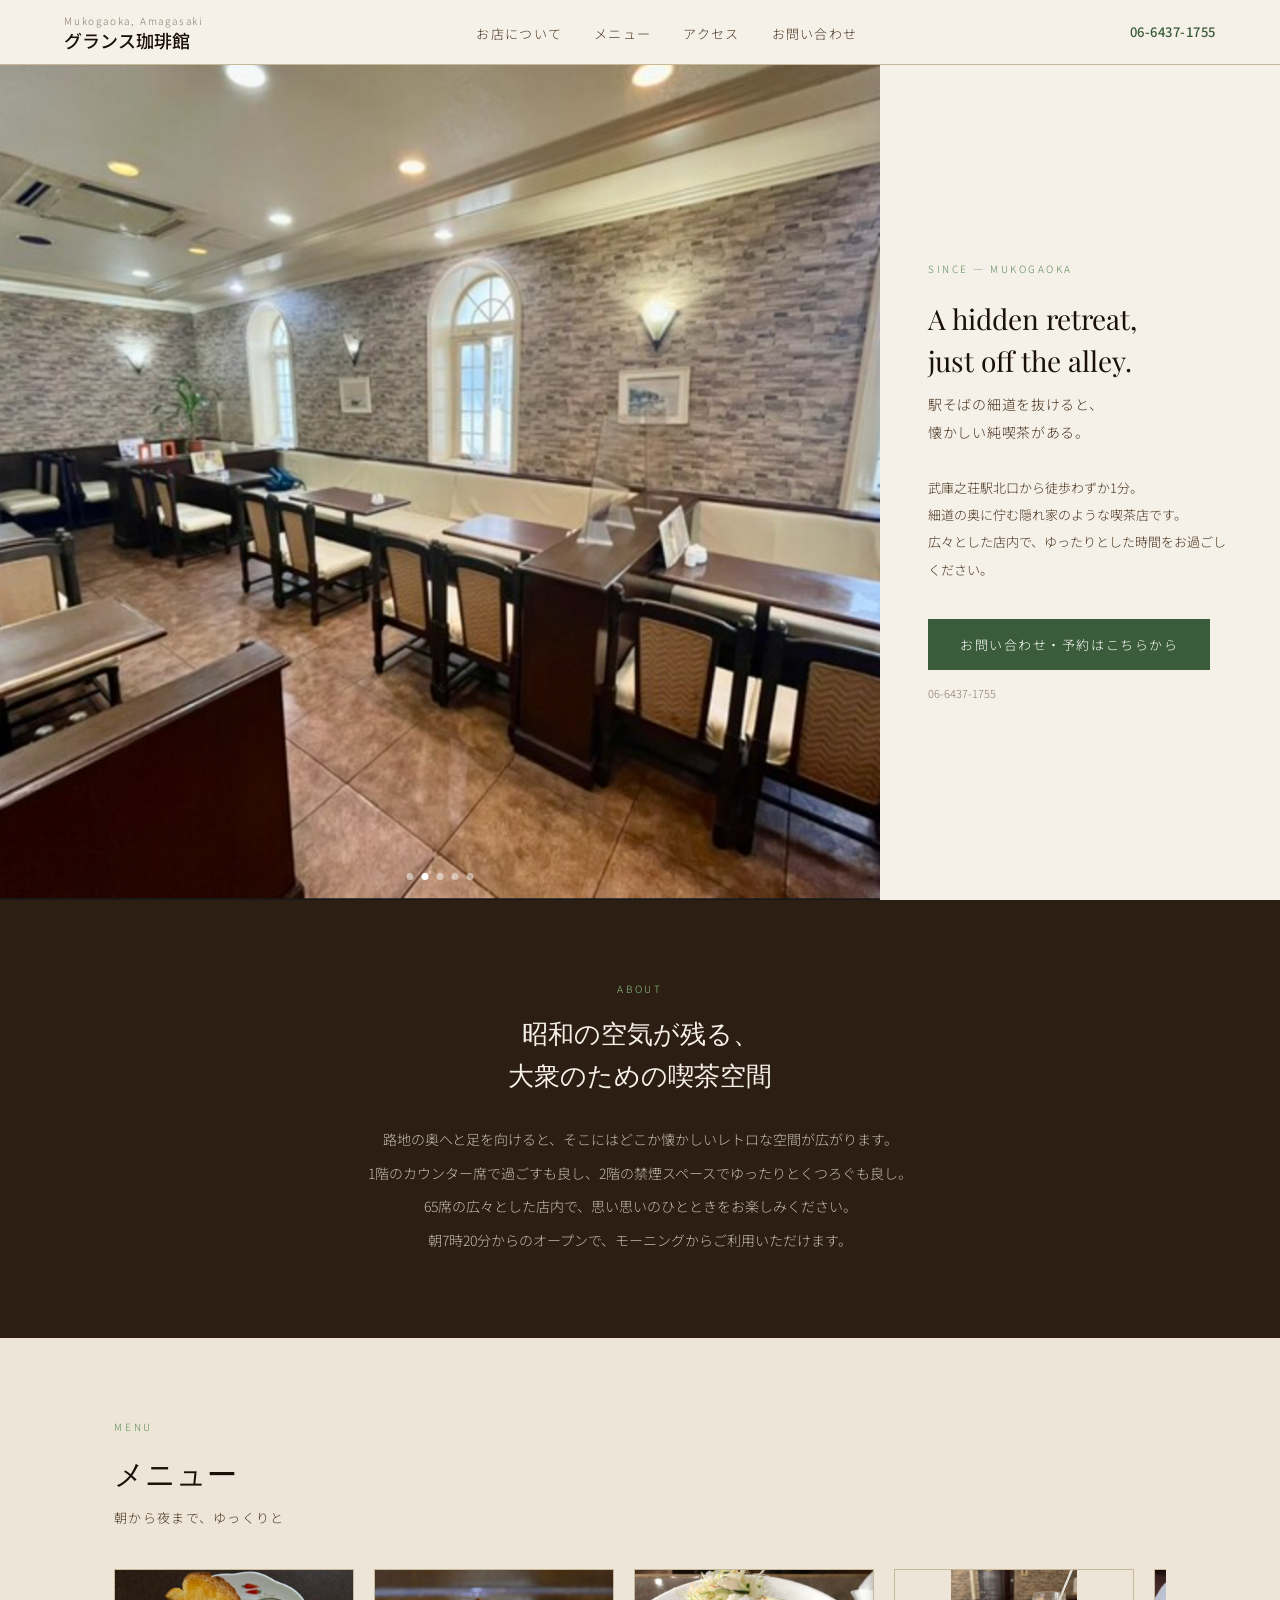
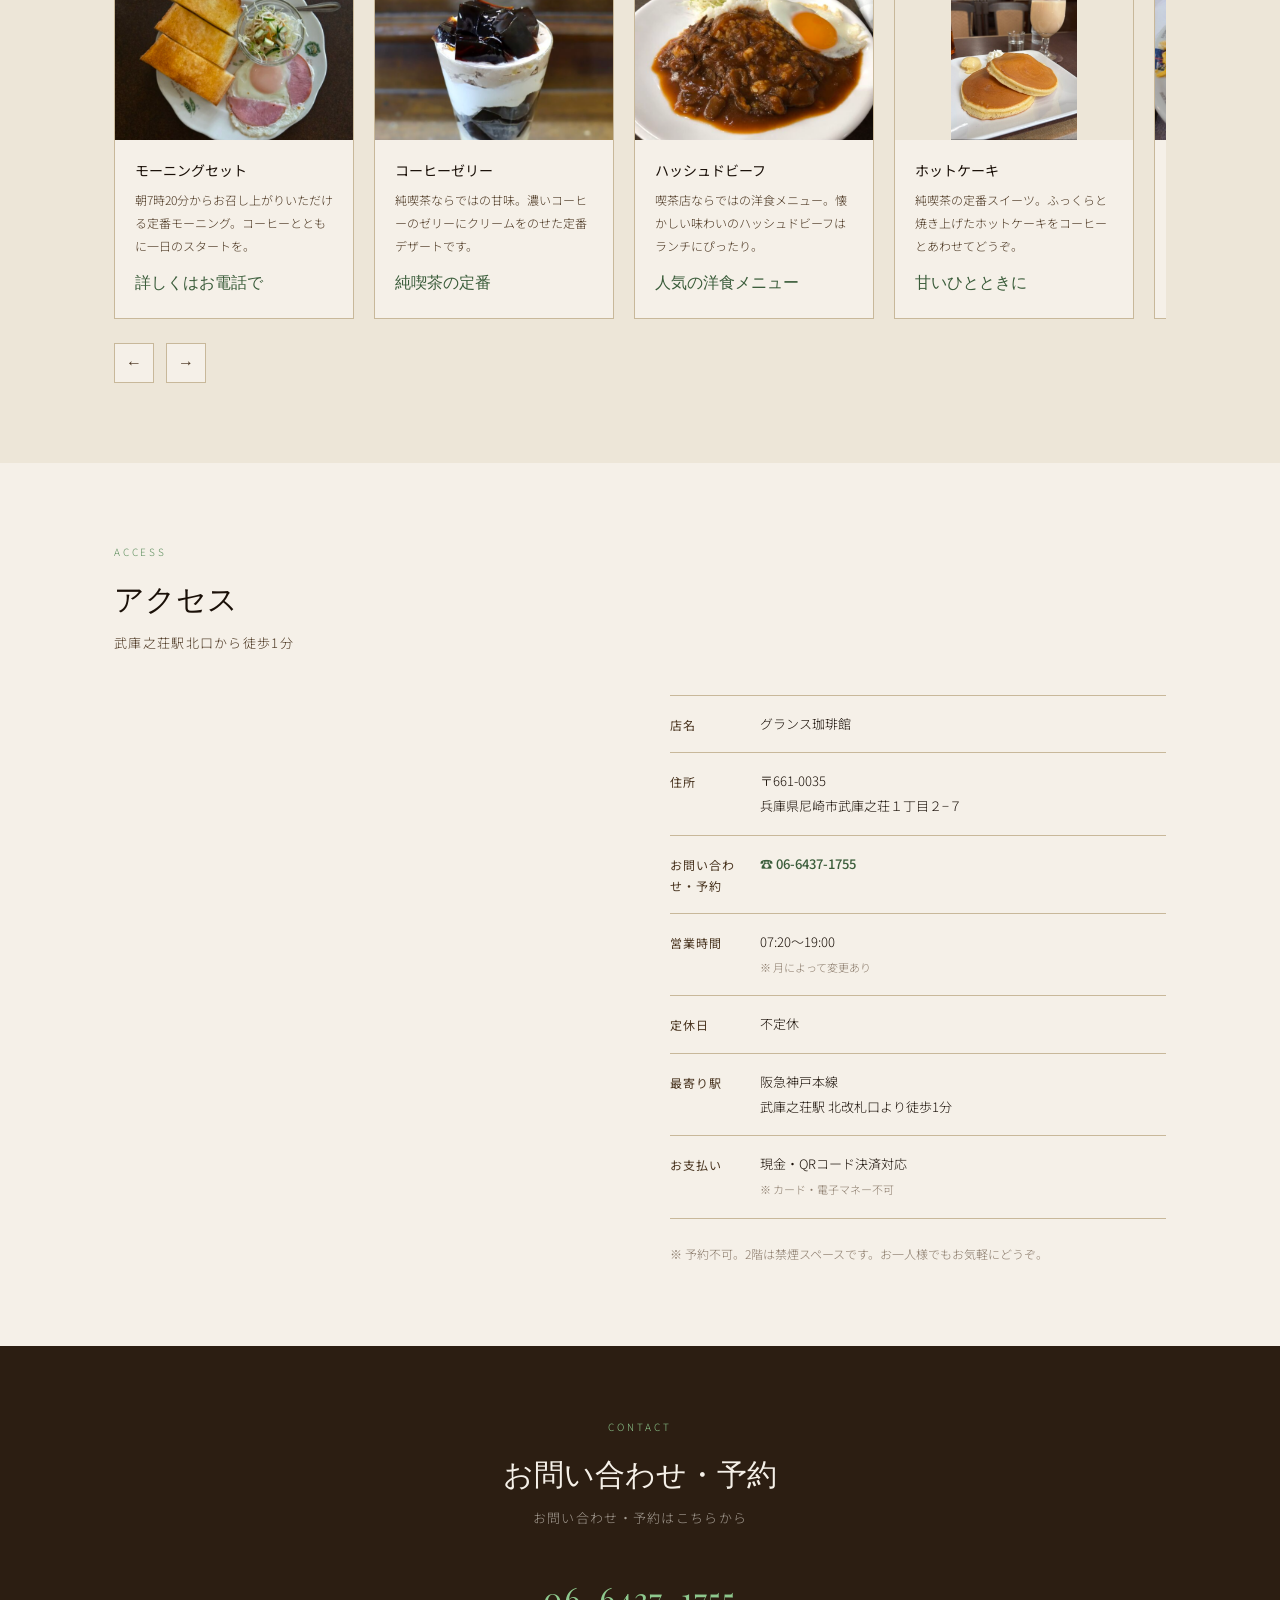
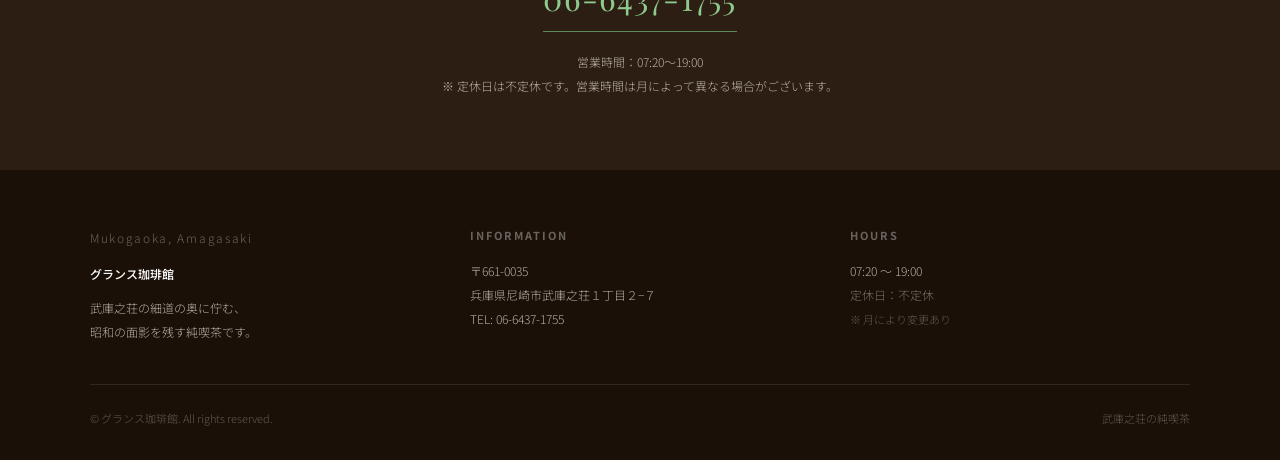
==== commit f6889865: "修正版" ====
--- a/index.html
+++ b/index.html
@@ -84,10 +84,10 @@
       height: calc(100vh - 64px);
       min-height: 520px;
     }
-    .main-left { flex: 1; position: relative; overflow: hidden; background: #2c1e12; }
-    .store-slideshow { width: 100%; height: 100%; position: relative; }
+    .main-left { flex: 1; position: relative; overflow: hidden; background: #2c1e12; min-height: 300px; }
+    .store-slideshow { position: absolute; top: 0; left: 0; right: 0; bottom: 0; }
     .store-photo {
-      position: absolute; inset: 0;
+      position: absolute; top: 0; left: 0; right: 0; bottom: 0;
       width: 100%; height: 100%;
       object-fit: cover;
       opacity: 0;
@@ -158,6 +158,10 @@
     .detail-item:first-child { border-top: 1px solid var(--border); }
     .detail-item strong { flex: 0 0 90px; font-size: 12px; font-weight: 400; letter-spacing: 0.08em; color: var(--text-mid); padding-top: 2px; }
     .detail-item p { font-size: 13px; line-height: 1.9; color: var(--text); }
+    .detail-item-link { text-decoration: none; transition: background-color 0.2s ease; }
+    .detail-item-link:hover,
+    .detail-item-link:focus-visible { background: rgba(142, 201, 142, 0.08); }
+    .detail-item-link p { color: var(--accent); font-weight: 500; }
     .location-note { margin-top: 24px; font-size: 12px; color: var(--text-light); line-height: 1.9; }
 
     /* ─── CONTACT ─── */
@@ -262,7 +266,7 @@
         細道の奥に佇む隠れ家のような喫茶店です。<br>
         広々とした店内で、ゆったりとした時間をお過ごしください。
       </p>
-      <a href="tel:0664371755" class="cta-button">お電話でのお問い合わせ</a>
+      <a href="tel:0664371755" class="cta-button">お問い合わせ・予約はこちらから</a>
       <p class="cta-sub">06-6437-1755</p>
     </div>
   </main>
@@ -376,13 +380,13 @@
             <strong>住所</strong>
             <p>〒661-0035<br>兵庫県尼崎市武庫之荘１丁目２−７</p>
           </div>
-          <div class="detail-item">
-            <strong>電話</strong>
-            <p><a href="tel:0664371755" style="color:var(--accent);text-decoration:none;">06-6437-1755</a></p>
-          </div>
+          <a href="tel:0664371755" class="detail-item detail-item-link" aria-label="お問い合わせ・予約 06-6437-1755 に電話する">
+            <strong>お問い合わせ・予約</strong>
+            <p>☎ 06-6437-1755</p>
+          </a>
           <div class="detail-item">
             <strong>営業時間</strong>
-            <p>07:20〜21:30<br><span style="font-size:11px;color:var(--text-light);">※ 月によって変更あり</span></p>
+            <p>07:20〜19:00<br><span style="font-size:11px;color:var(--text-light);">※ 月によって変更あり</span></p>
           </div>
           <div class="detail-item">
             <strong>定休日</strong>
@@ -406,11 +410,11 @@
   <section id="contact" class="contact-section">
     <div style="max-width:600px;margin:0 auto;">
       <p class="section-label">Contact</p>
-      <h2 class="section-title">お問い合わせ</h2>
-      <p class="section-title-jp">お気軽にご連絡ください</p>
+      <h2 class="section-title">お問い合わせ・予約</h2>
+      <p class="section-title-jp">お問い合わせ・予約はこちらから</p>
       <a href="tel:0664371755" class="contact-phone">06-6437-1755</a>
       <p class="contact-hours">
-        営業時間：07:20〜21:30<br>
+        営業時間：07:20〜19:00<br>
         ※ 定休日は不定休です。営業時間は月によって異なる場合がございます。
       </p>
     </div>
@@ -435,7 +439,7 @@
       <div class="footer-section">
         <h4>Hours</h4>
         <p>
-          07:20 〜 21:30<br>
+          07:20 〜 19:00<br>
           <span style="color:rgba(255,255,255,0.4);">定休日：不定休</span><br>
           <span style="color:rgba(255,255,255,0.3);font-size:11px;">※ 月により変更あり</span>
         </p>
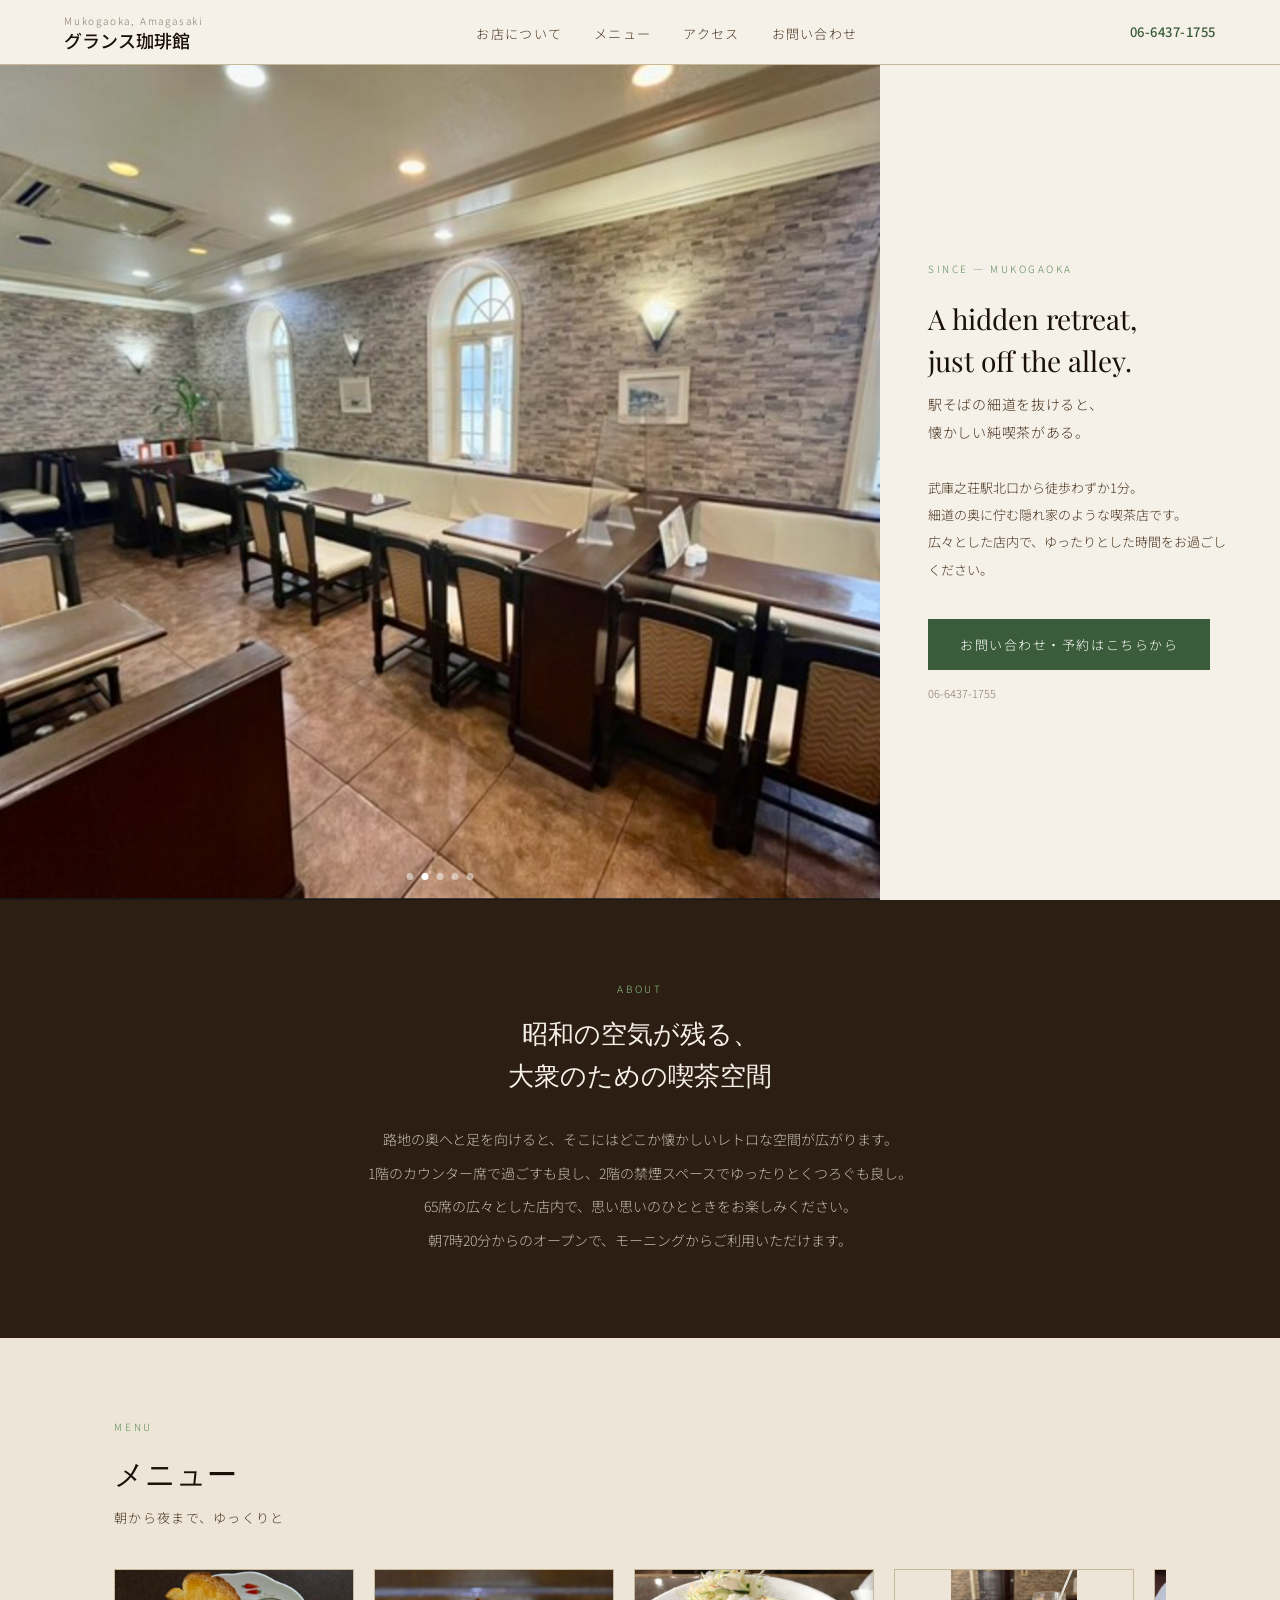
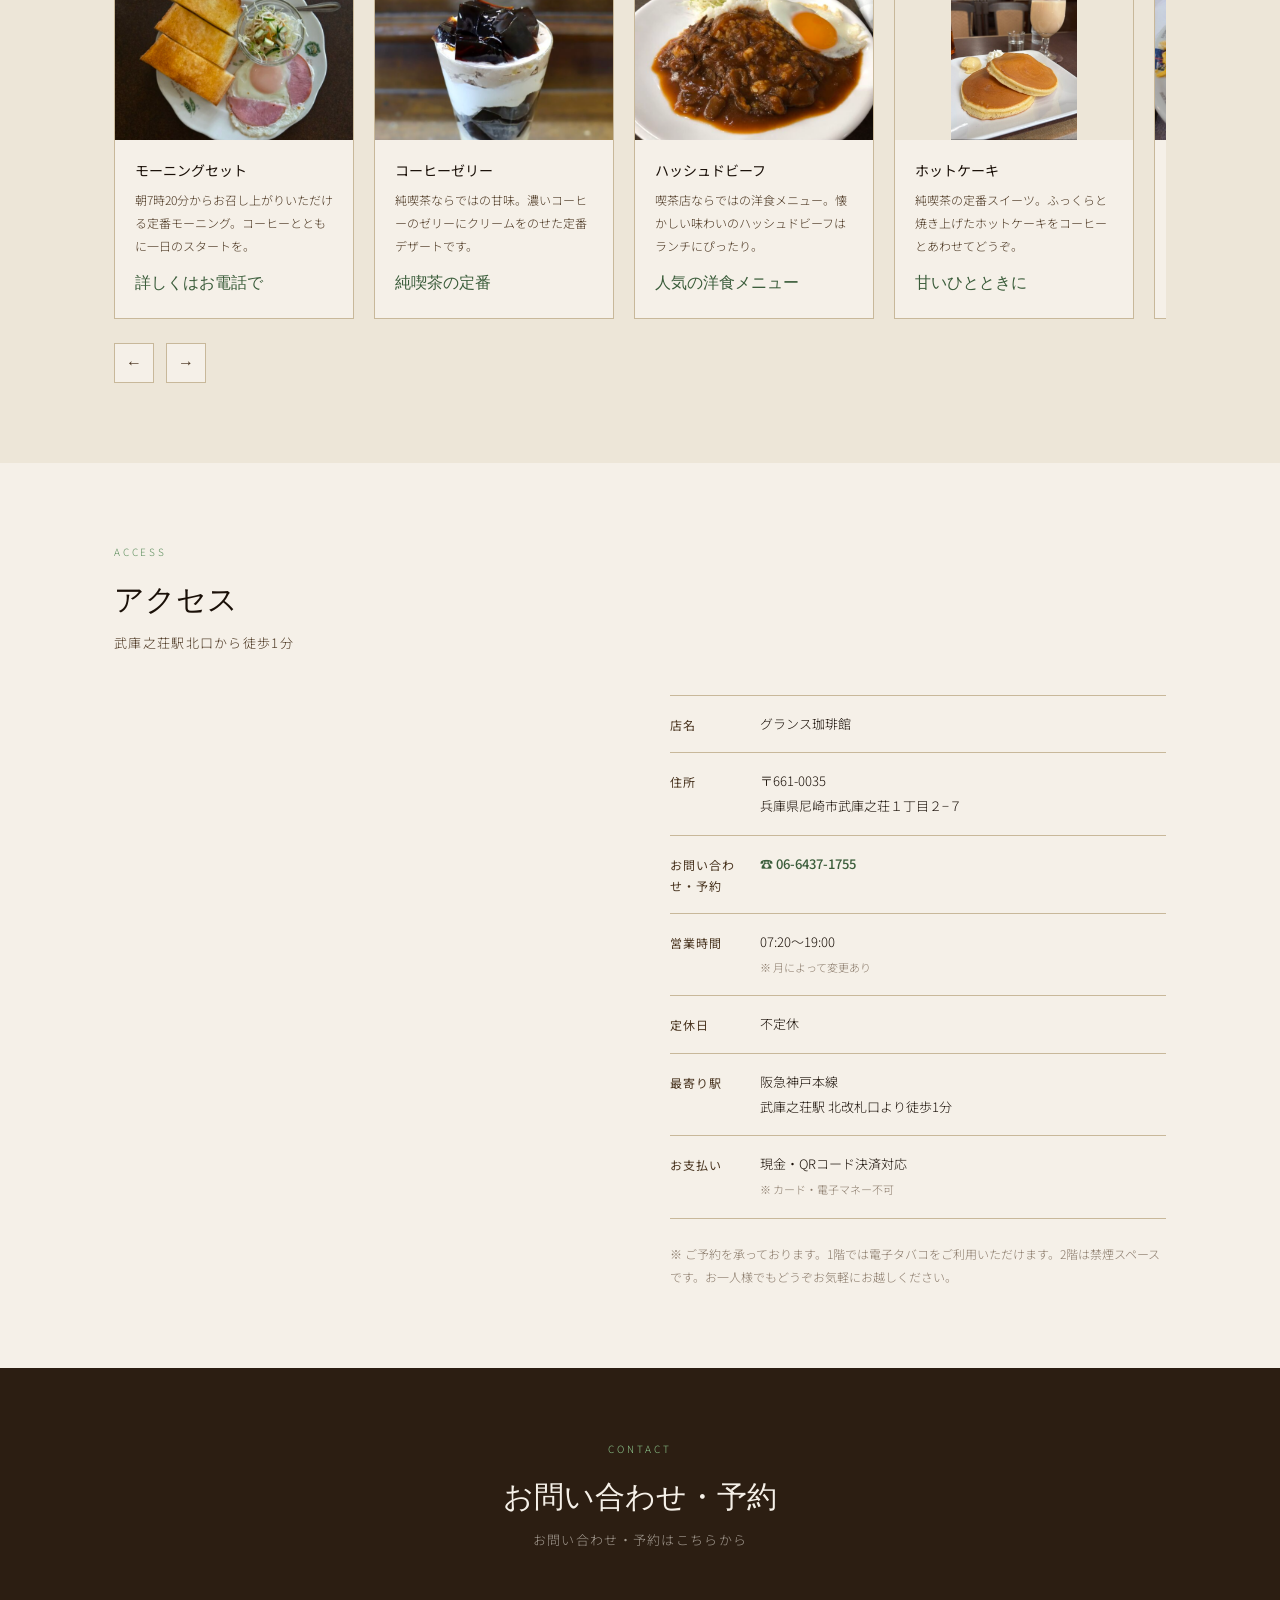
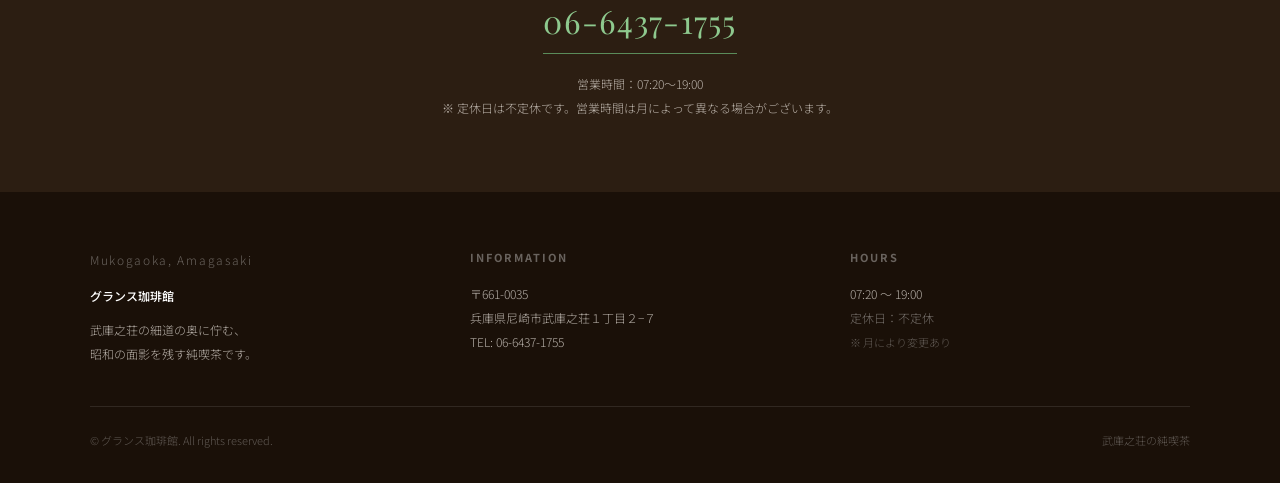
==== commit fc3e9c3b: "修正版" ====
--- a/index.html
+++ b/index.html
@@ -400,7 +400,7 @@
             <strong>お支払い</strong>
             <p>現金・QRコード決済対応<br><span style="font-size:11px;color:var(--text-light);">※ カード・電子マネー不可</span></p>
           </div>
-          <p class="location-note">※ 予約不可。2階は禁煙スペースです。お一人様でもお気軽にどうぞ。</p>
+          <p class="location-note">※ ご予約を承っております。1階では電子タバコをご利用いただけます。2階は禁煙スペースです。お一人様でもどうぞお気軽にお越しください。</p>
         </div>
       </div>
     </div>
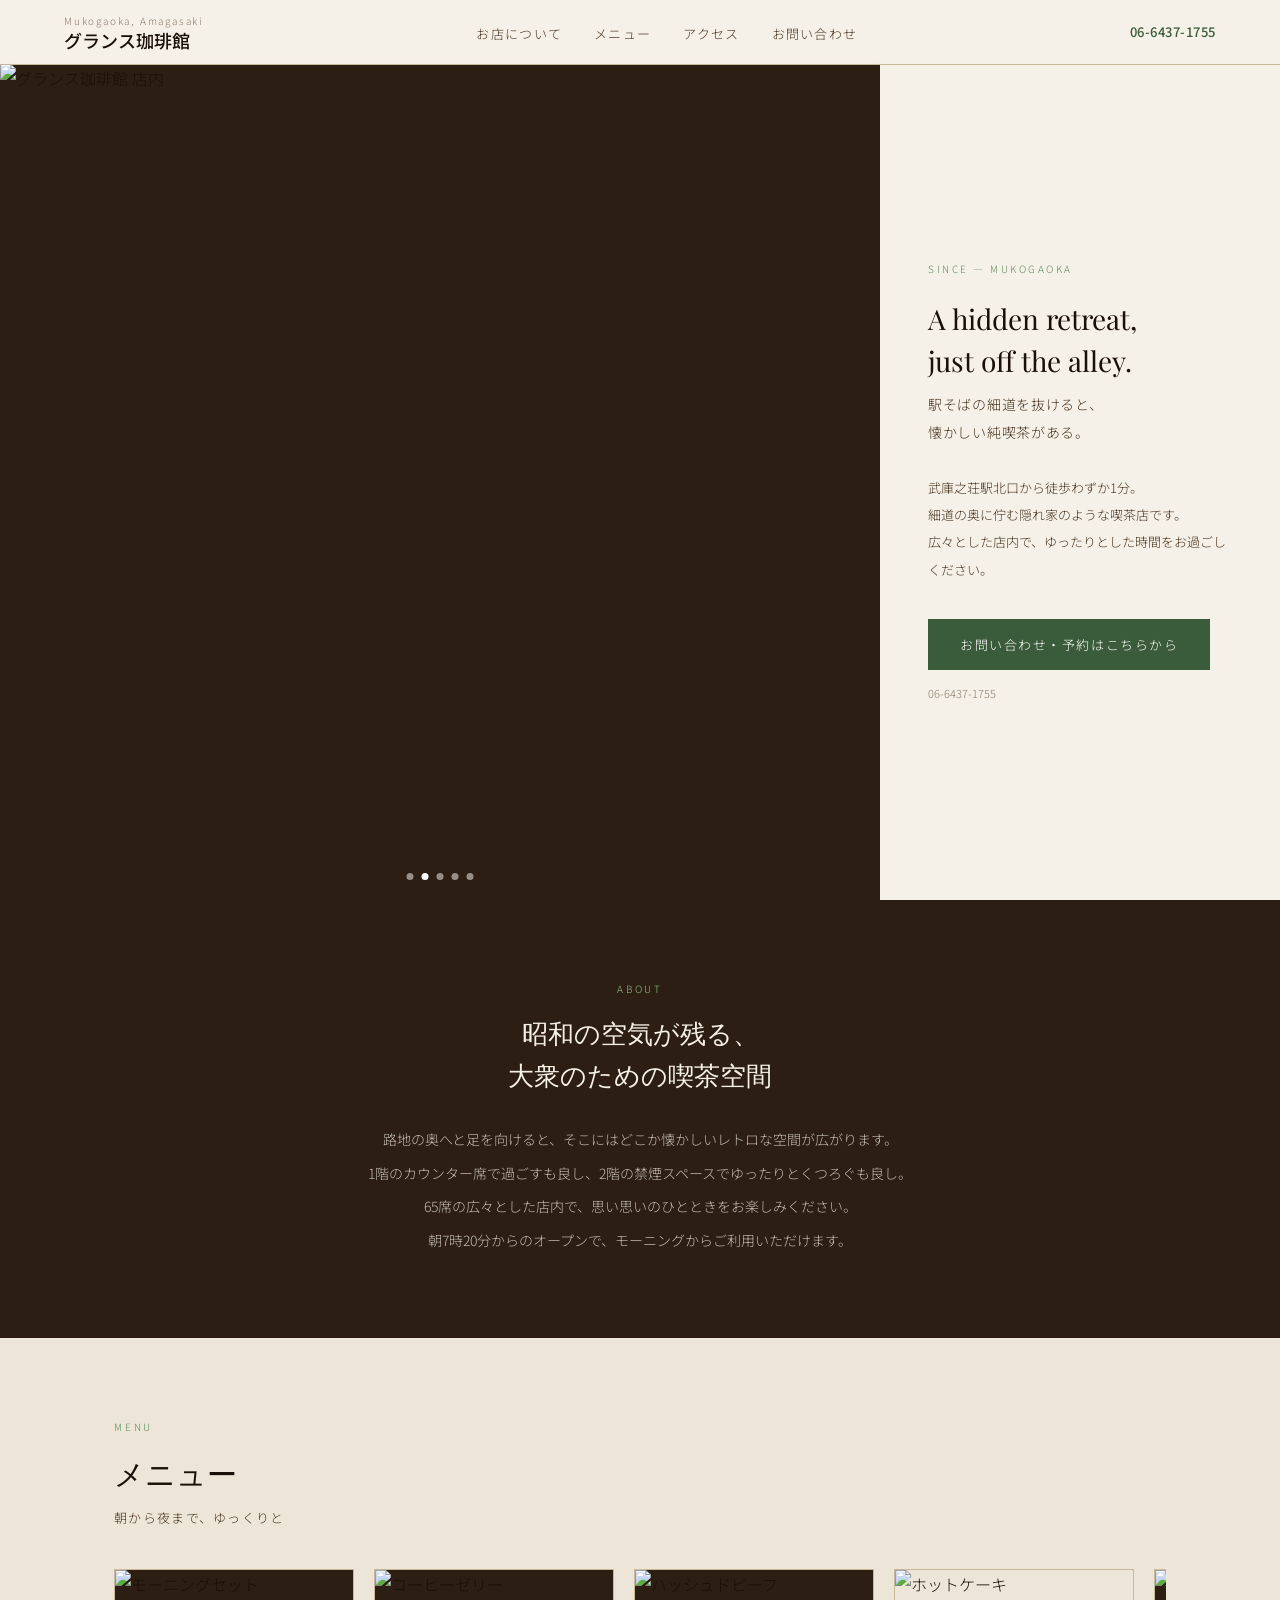
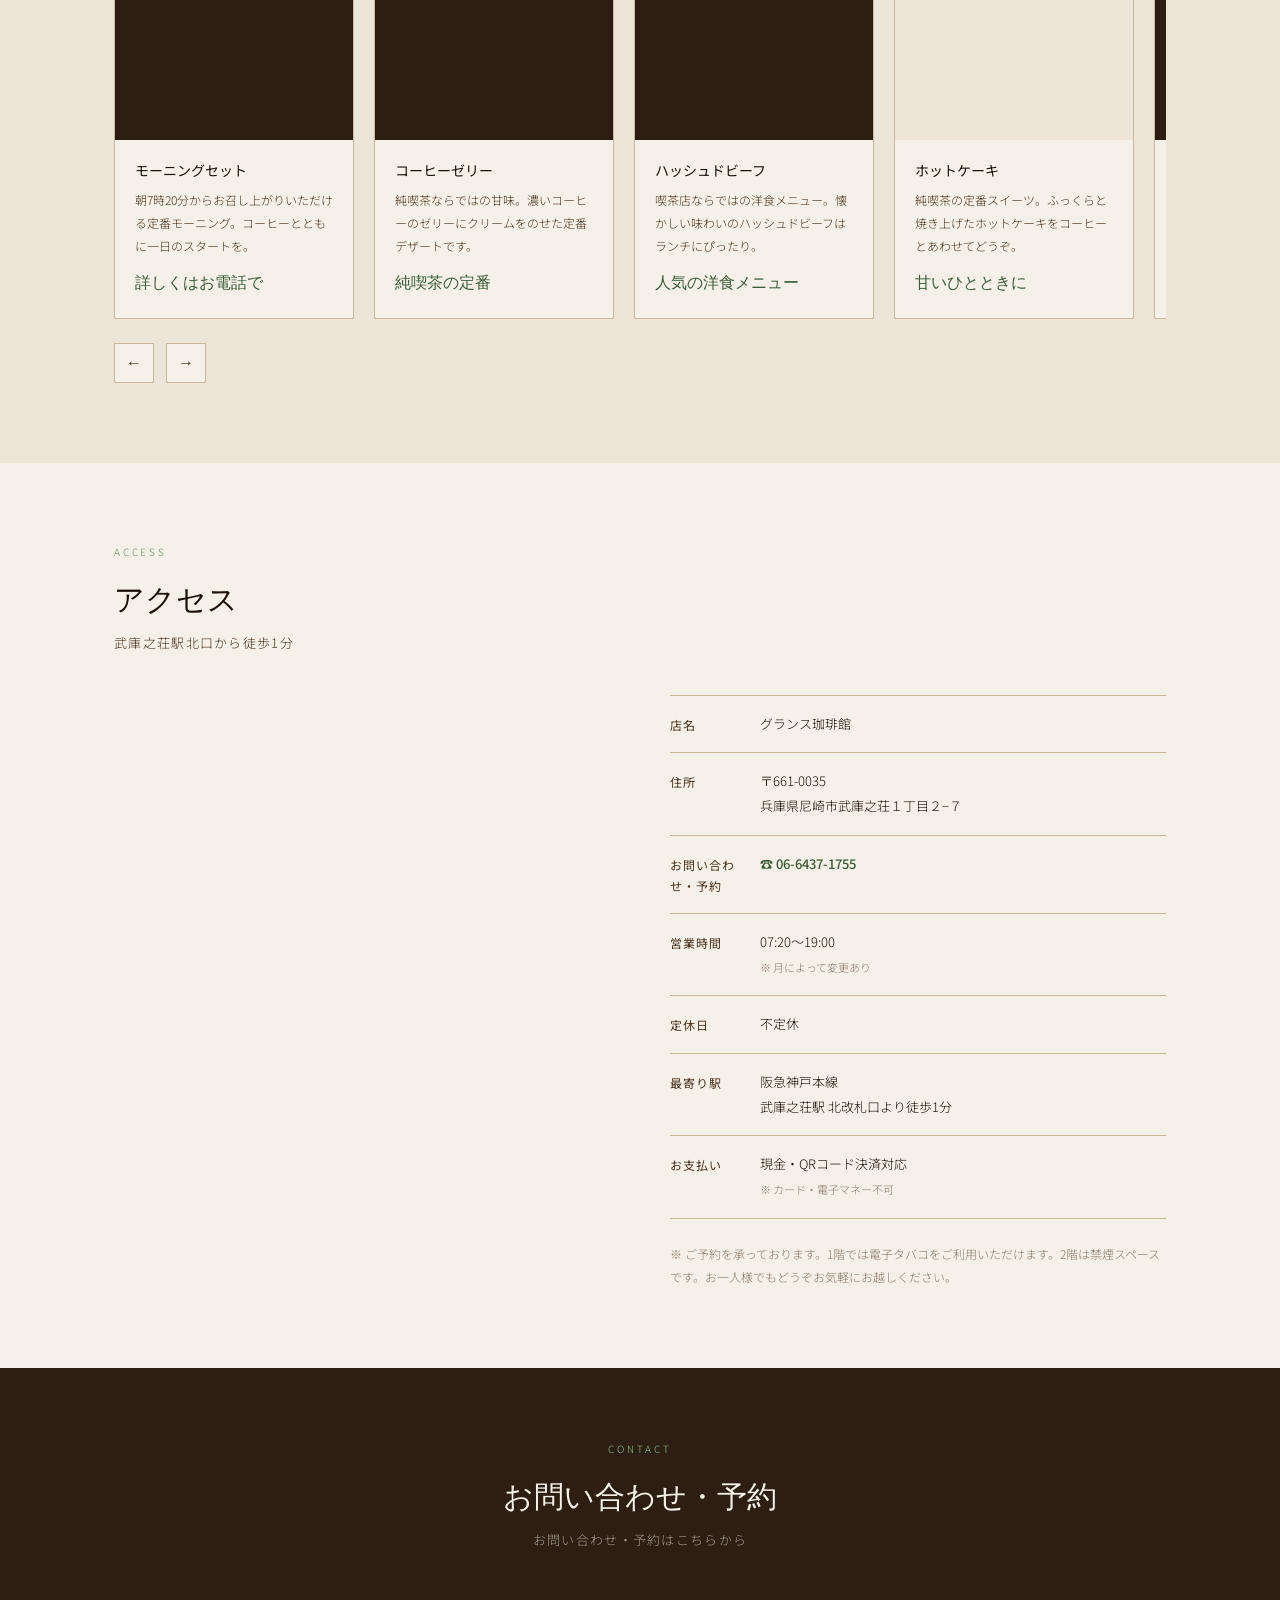
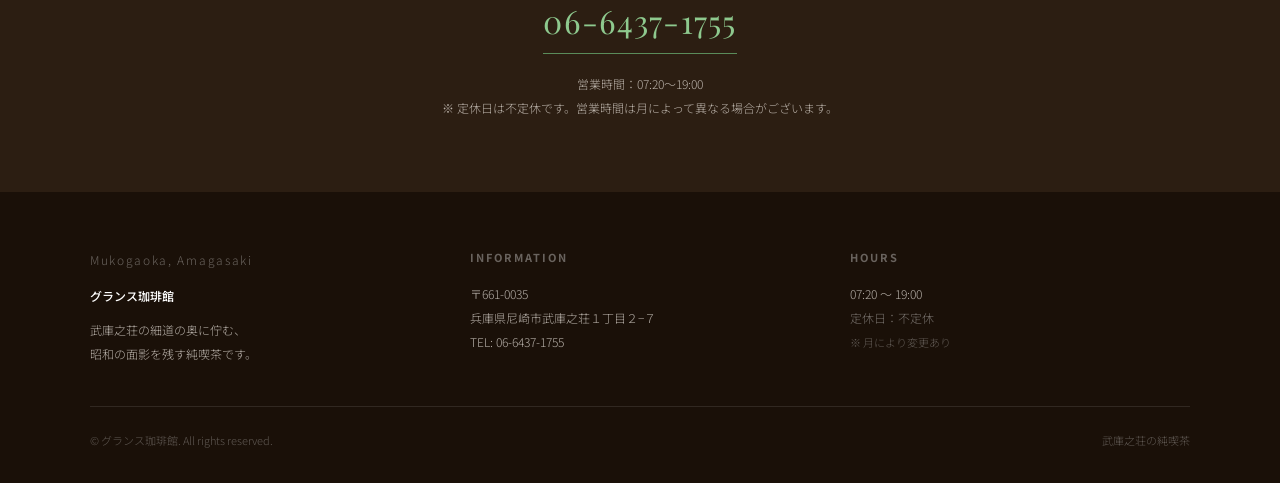
==== commit 844b85b7: "Add Google Search Console verification meta tag" ====
--- a/index.html
+++ b/index.html
@@ -3,6 +3,7 @@
 <head>
   <meta charset="UTF-8">
   <meta name="viewport" content="width=device-width, initial-scale=1.0">
+  <meta name="google-site-verification" content="Ur5aZT_jZSeFsXH27acqCzoDfN8csVFua3FNb7Xc0w0" />
   <title>グランス珈琲館 | 武庫之荘の純喫茶</title>
   <link rel="preconnect" href="https://fonts.googleapis.com">
   <link rel="preconnect" href="https://fonts.gstatic.com" crossorigin>
